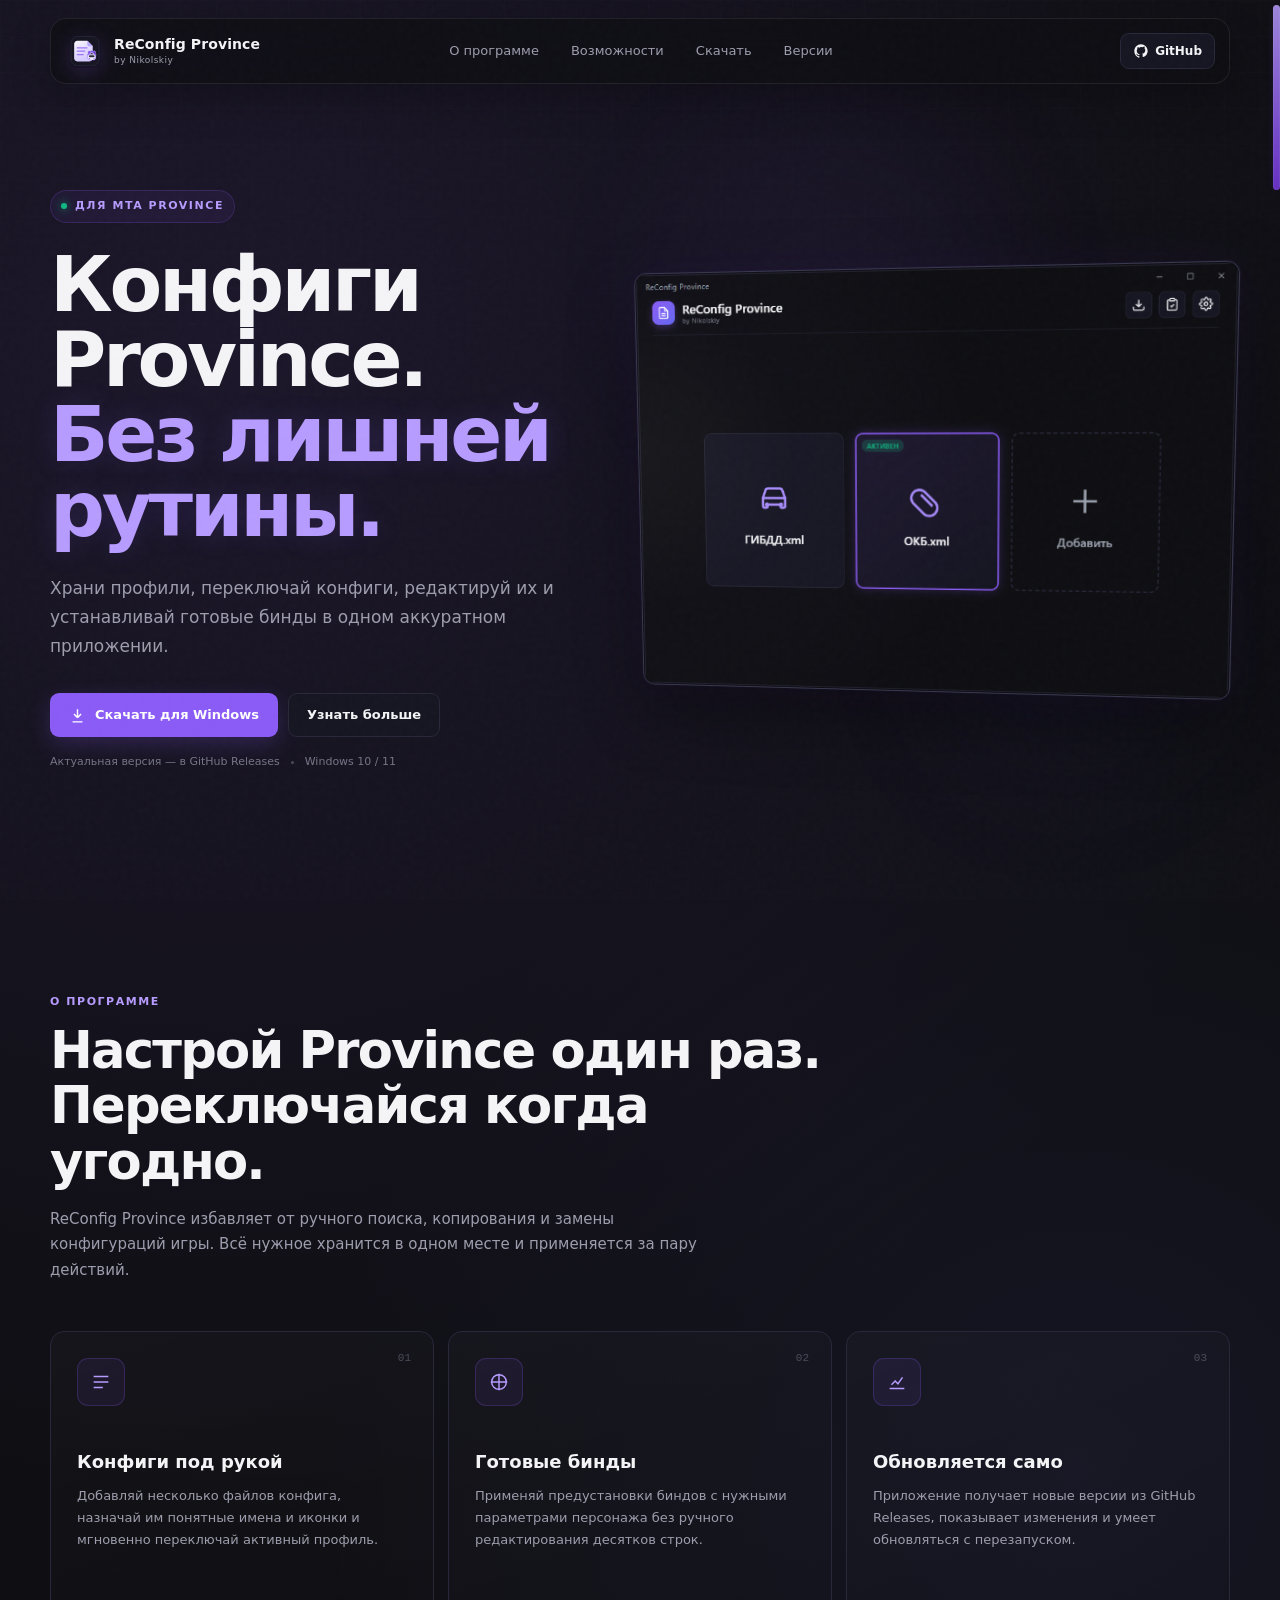
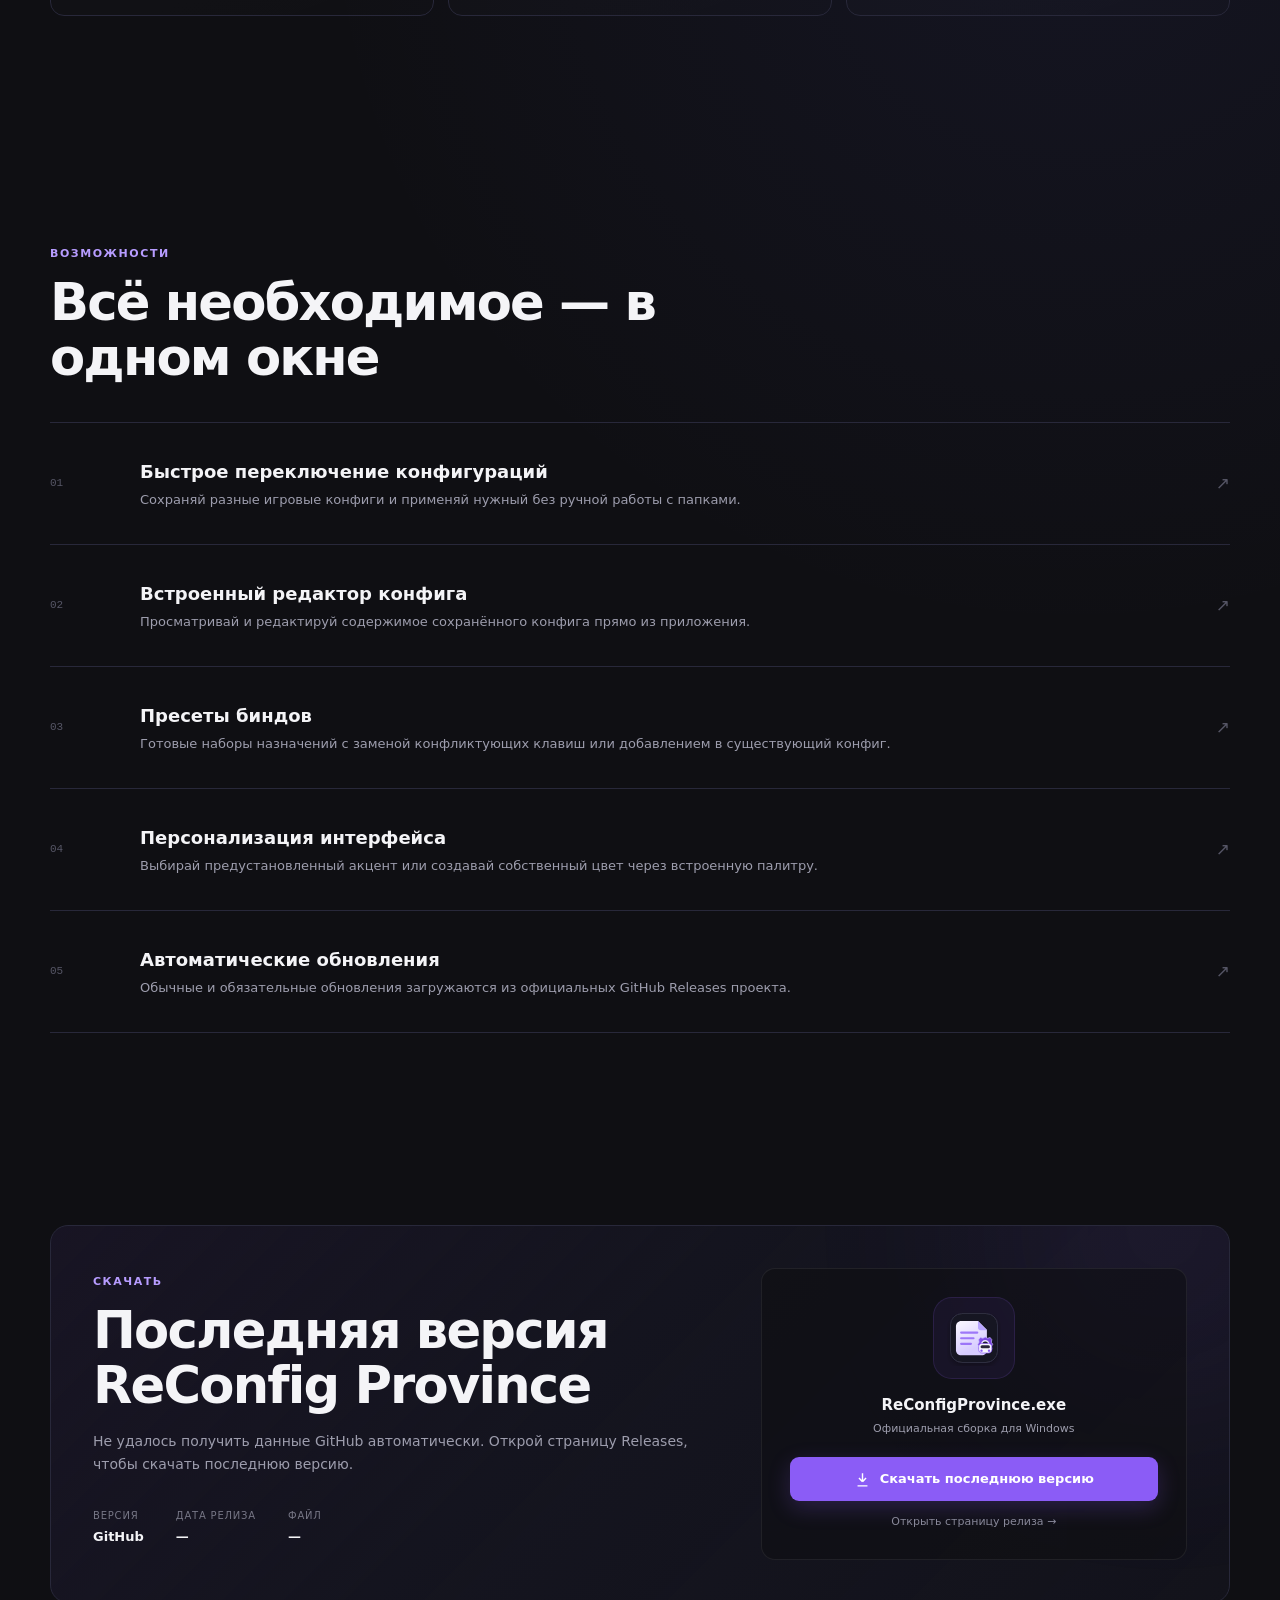
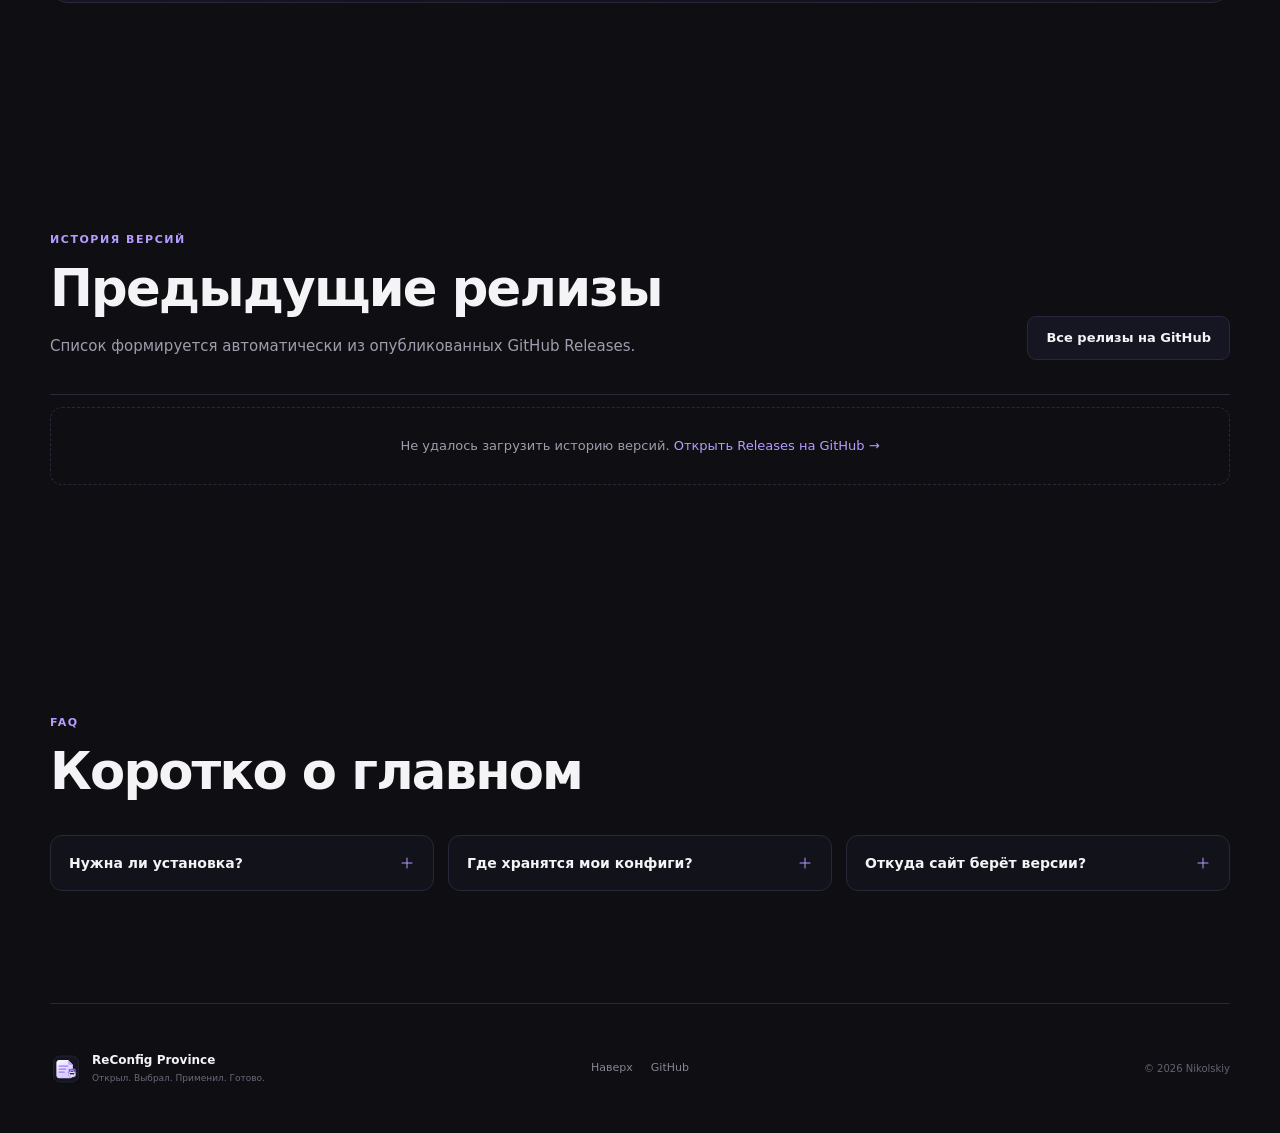
==== docs/index.html @ 1ff55021 "Add files via upload" ====
<!doctype html>
<html lang="ru">
<head>
  <meta charset="utf-8">
  <meta name="viewport" content="width=device-width, initial-scale=1">
  <meta name="theme-color" content="#0f0f13">
  <meta name="description" content="ReConfig Province — современный менеджер конфигураций и биндов для MTA Province.">
  <title>ReConfig Province — конфиги и бинды MTA Province</title>
  <link rel="icon" href="assets/logo.svg" type="image/svg+xml">
  <link rel="stylesheet" href="styles.css">
</head>
<body>
  <div class="page-noise" aria-hidden="true"></div>
  <div class="cursor-glow" id="cursorGlow" aria-hidden="true"></div>
  <div class="cursor-dot" id="cursorDot" aria-hidden="true"></div>
  <div class="cursor-ring" id="cursorRing" aria-hidden="true"></div>

  <header class="topbar" id="topbar">
    <a class="brand" href="#home" aria-label="ReConfig Province — на главную">
      <img src="assets/logo.svg" alt="" class="brand-logo">
      <span class="brand-copy">
        <strong>ReConfig Province</strong>
        <small>by Nikolskiy</small>
      </span>
    </a>
    <nav class="nav" aria-label="Навигация">
      <a href="#about">О программе</a>
      <a href="#features">Возможности</a>
      <a href="#downloads">Скачать</a>
      <a href="#versions">Версии</a>
    </nav>
    <a class="header-github interactive" href="https://github.com/nikolskiy-project/ReConfig-Province/blob/main/README.md" target="_blank" rel="noreferrer" title="Открыть README на GitHub" aria-label="Открыть README проекта на GitHub">
      <svg class="github-mark" viewBox="0 0 24 24" aria-hidden="true"><path d="M12 2C6.48 2 2 6.58 2 12.23c0 4.52 2.87 8.35 6.84 9.71.5.1.68-.22.68-.49 0-.24-.01-1.04-.02-1.89-2.78.62-3.37-1.21-3.37-1.21-.46-1.18-1.11-1.5-1.11-1.5-.91-.64.07-.63.07-.63 1.01.07 1.54 1.06 1.54 1.06.9 1.57 2.35 1.12 2.92.86.09-.66.35-1.12.64-1.38-2.22-.26-4.56-1.14-4.56-5.06 0-1.12.39-2.03 1.03-2.75-.1-.26-.45-1.3.1-2.71 0 0 .84-.28 2.75 1.05A9.37 9.37 0 0 1 12 6.09c.85 0 1.71.12 2.51.35 1.91-1.33 2.75-1.05 2.75-1.05.55 1.41.2 2.45.1 2.71.64.72 1.03 1.63 1.03 2.75 0 3.93-2.35 4.8-4.58 5.05.36.32.68.95.68 1.92 0 1.39-.01 2.51-.01 2.85 0 .27.18.59.69.49A10.25 10.25 0 0 0 22 12.23C22 6.58 17.52 2 12 2Z"/></svg>
      <span>GitHub</span>
    </a>
  </header>

  <main>
    <section class="hero section" id="home">
      <div class="hero-orb orb-one" aria-hidden="true"></div>
      <div class="hero-orb orb-two" aria-hidden="true"></div>

      <div class="hero-copy reveal">
        <div class="eyebrow"><span class="status-dot"></span> Для MTA Province</div>
        <h1>Конфиги Province.<br><span>Без лишней рутины.</span></h1>
        <p class="hero-lead">Храни профили, переключай конфиги, редактируй их и устанавливай готовые бинды в одном аккуратном приложении.</p>
        <div class="hero-actions">
          <a class="btn btn-primary interactive" id="heroDownload" href="#downloads">
            <svg viewBox="0 0 24 24" aria-hidden="true"><path d="M12 3v12m0 0 5-5m-5 5-5-5M5 21h14"/></svg>
            <span>Скачать для Windows</span>
          </a>
          <a class="btn btn-secondary interactive" href="#about">Узнать больше</a>
        </div>
        <div class="hero-meta">
          <span id="heroVersion">Проверяем актуальную версию…</span>
          <span class="meta-separator"></span>
          <span>Windows 10 / 11</span>
        </div>
      </div>

      <div class="app-showcase reveal delay-1" aria-label="Скриншот интерфейса ReConfig Province">
        <div class="preview-frame" id="previewFrame">
          <img src="assets/app-screenshot.png" alt="Интерфейс ReConfig Province" draggable="false">
          <div class="preview-shine" aria-hidden="true"></div>
        </div>
      </div>
    </section>

    <section class="section section-tight" id="about">
      <div class="section-heading reveal">
        <span class="kicker">О программе</span>
        <h2>Настрой Province один раз.<br>Переключайся когда угодно.</h2>
        <p>ReConfig Province избавляет от ручного поиска, копирования и замены конфигураций игры. Всё нужное хранится в одном месте и применяется за пару действий.</p>
      </div>

      <div class="about-grid">
        <article class="about-card reveal interactive-card">
          <span class="number">01</span>
          <div class="feature-icon"><svg viewBox="0 0 24 24"><path d="M4 6h16M4 12h16M4 18h10"/></svg></div>
          <h3>Конфиги под рукой</h3>
          <p>Добавляй несколько файлов конфига, назначай им понятные имена и иконки и мгновенно переключай активный профиль.</p>
        </article>
        <article class="about-card reveal delay-1 interactive-card">
          <span class="number">02</span>
          <div class="feature-icon"><svg viewBox="0 0 24 24"><path d="M12 3v18M3 12h18"/><circle cx="12" cy="12" r="8"/></svg></div>
          <h3>Готовые бинды</h3>
          <p>Применяй предустановки биндов с нужными параметрами персонажа без ручного редактирования десятков строк.</p>
        </article>
        <article class="about-card reveal delay-2 interactive-card">
          <span class="number">03</span>
          <div class="feature-icon"><svg viewBox="0 0 24 24"><path d="M4 19h16M6 15l4-4 3 3 5-7"/></svg></div>
          <h3>Обновляется само</h3>
          <p>Приложение получает новые версии из GitHub Releases, показывает изменения и умеет обновляться с перезапуском.</p>
        </article>
      </div>
    </section>

    <section class="section" id="features">
      <div class="section-heading compact reveal">
        <span class="kicker">Возможности</span>
        <h2>Всё необходимое — в одном окне</h2>
      </div>
      <div class="feature-list">
        <div class="feature-row reveal"><span>01</span><div><h3>Быстрое переключение конфигураций</h3><p>Сохраняй разные игровые конфиги и применяй нужный без ручной работы с папками.</p></div><i>↗</i></div>
        <div class="feature-row reveal"><span>02</span><div><h3>Встроенный редактор конфига</h3><p>Просматривай и редактируй содержимое сохранённого конфига прямо из приложения.</p></div><i>↗</i></div>
        <div class="feature-row reveal"><span>03</span><div><h3>Пресеты биндов</h3><p>Готовые наборы назначений с заменой конфликтующих клавиш или добавлением в существующий конфиг.</p></div><i>↗</i></div>
        <div class="feature-row reveal"><span>04</span><div><h3>Персонализация интерфейса</h3><p>Выбирай предустановленный акцент или создавай собственный цвет через встроенную палитру.</p></div><i>↗</i></div>
        <div class="feature-row reveal"><span>05</span><div><h3>Автоматические обновления</h3><p>Обычные и обязательные обновления загружаются из официальных GitHub Releases проекта.</p></div><i>↗</i></div>
      </div>
    </section>

    <section class="section download-section" id="downloads">
      <div class="download-panel reveal">
        <div class="download-copy">
          <span class="kicker">Скачать</span>
          <h2>Последняя версия<br>ReConfig Province</h2>
          <p id="latestDescription">Получаем информацию о последнем релизе с GitHub…</p>
          <div class="release-facts">
            <div><span>Версия</span><strong id="latestVersion">—</strong></div>
            <div><span>Дата релиза</span><strong id="latestDate">—</strong></div>
            <div><span>Файл</span><strong id="latestSize">—</strong></div>
          </div>
        </div>
        <div class="download-action-card">
          <div class="download-icon-wrap"><img src="assets/logo.svg" alt=""></div>
          <strong>ReConfigProvince.exe</strong>
          <span id="downloadSubline">Официальная сборка для Windows</span>
          <a class="btn btn-primary btn-wide interactive disabled" id="latestDownload" href="#" aria-disabled="true">
            <svg viewBox="0 0 24 24" aria-hidden="true"><path d="M12 3v12m0 0 5-5m-5 5-5-5M5 21h14"/></svg>
            Скачать последнюю версию
          </a>
          <a class="release-link interactive" id="latestReleasePage" href="https://github.com/nikolskiy-project/ReConfig-Province/releases" target="_blank" rel="noreferrer">Открыть страницу релиза →</a>
        </div>
      </div>
    </section>

    <section class="section" id="versions">
      <div class="versions-head reveal">
        <div>
          <span class="kicker">История версий</span>
          <h2>Предыдущие релизы</h2>
          <p>Список формируется автоматически из опубликованных GitHub Releases.</p>
        </div>
        <a class="btn btn-secondary interactive" href="https://github.com/nikolskiy-project/ReConfig-Province/releases" target="_blank" rel="noreferrer">Все релизы на GitHub</a>
      </div>
      <div class="releases-list" id="releasesList">
        <div class="release-skeleton"><i></i><div><b></b><span></span></div></div>
        <div class="release-skeleton"><i></i><div><b></b><span></span></div></div>
        <div class="release-skeleton"><i></i><div><b></b><span></span></div></div>
      </div>
    </section>

    <section class="section faq-section">
      <div class="section-heading compact reveal">
        <span class="kicker">FAQ</span>
        <h2>Коротко о главном</h2>
      </div>
      <div class="faq-grid">
        <article class="faq-item reveal interactive-card">
          <button class="faq-summary interactive" type="button" aria-expanded="false">
            <span>Нужна ли установка?</span><i aria-hidden="true"></i>
          </button>
          <div class="faq-answer"><div><p>Нет. ReConfig Province распространяется как самостоятельный Windows EXE. Запускаешь файл и работаешь.</p></div></div>
        </article>
        <article class="faq-item reveal interactive-card">
          <button class="faq-summary interactive" type="button" aria-expanded="false">
            <span>Где хранятся мои конфиги?</span><i aria-hidden="true"></i>
          </button>
          <div class="faq-answer"><div><p>Пользовательские настройки и конфиги хранятся отдельно в папке данных пользователя Windows, поэтому обновление приложения их не удаляет.</p></div></div>
        </article>
        <article class="faq-item reveal interactive-card">
          <button class="faq-summary interactive" type="button" aria-expanded="false">
            <span>Откуда сайт берёт версии?</span><i aria-hidden="true"></i>
          </button>
          <div class="faq-answer"><div><p>Сайт обращается напрямую к GitHub Releases проекта и автоматически формирует список опубликованных версий и ссылки на загрузку.</p></div></div>
        </article>
      </div>
    </section>
  </main>

  <footer>
    <div class="footer-brand"><img src="assets/logo.svg" alt=""><div><strong>ReConfig Province</strong><span>Открыл. Выбрал. Применил. Готово.</span></div></div>
    <div class="footer-links"><a href="#home">Наверх</a><a href="https://github.com/nikolskiy-project/ReConfig-Province/blob/main/README.md" target="_blank" rel="noreferrer">GitHub</a></div>
    <span class="copyright">© <span id="year"></span> Nikolskiy</span>
  </footer>

  <script src="script.js"></script>
</body>
</html>
---- docs/styles.css ----
:root {
  --bg: #0f0f13;
  --bg-soft: #13131b;
  --card: #161622;
  --card-hover: #1e1e2d;
  --border: #28283a;
  --border-bright: #393950;
  --accent: #8b5cf6;
  --accent-hover: #7c3aed;
  --accent-light: #b79cff;
  --text: #f4f4f7;
  --muted: #9d9dad;
  --success: #10b981;
  --danger: #ef4444;
  --max: 1180px;
}

* { box-sizing: border-box; margin: 0; padding: 0; user-select: none; -webkit-user-select: none; }
html { scroll-behavior: smooth; scrollbar-width: none; }
html, body { -ms-overflow-style: none; }

/* Нативный scrollbar скрыт полностью: никаких системных стрелок/кнопок.
   Вместо него справа рисуется собственный скруглённый ползунок. */
html::-webkit-scrollbar,
body::-webkit-scrollbar {
  width: 0;
  height: 0;
  display: none;
}

.site-scrollbar {
  position: fixed;
  z-index: 9500;
  top: 5px;
  right: 0;
  bottom: 5px;
  width: 8px;
  background: transparent;
  pointer-events: none;
}
.site-scrollbar-thumb {
  position: absolute;
  top: 0;
  right: 0;
  width: 7px;
  min-height: 52px;
  border-radius: 999px;
  background: linear-gradient(180deg, rgba(183,156,255,.92), rgba(124,58,237,.88));
  box-shadow: inset 0 0 0 1px rgba(255,255,255,.07), 0 0 10px rgba(139,92,246,.12);
  pointer-events: auto;
  cursor: none;
  transition: width .15s ease, background .15s ease, box-shadow .15s ease, opacity .15s ease;
  opacity: .92;
}
.site-scrollbar-thumb:hover {
  width: 8px;
  background: linear-gradient(180deg, #c5b0ff, #8b5cf6);
  box-shadow: inset 0 0 0 1px rgba(255,255,255,.10), 0 0 14px rgba(139,92,246,.22);
  opacity: 1;
}
.site-scrollbar-thumb.dragging {
  width: 8px;
  background: linear-gradient(180deg, #b79cff, #7c3aed);
  opacity: 1;
}
.site-scrollbar.hidden { opacity: 0; }

@media (pointer: coarse), (max-width: 899px) {
  .site-scrollbar { display: none; }
}
body {
  min-height: 100vh;
  background:
    radial-gradient(circle at 18% 8%, rgba(139,92,246,.10), transparent 28%),
    radial-gradient(circle at 84% 34%, rgba(99,102,241,.07), transparent 25%),
    var(--bg);
  color: var(--text);
  font-family: "Segoe UI", Inter, system-ui, -apple-system, BlinkMacSystemFont, sans-serif;
  line-height: 1.5;
  overflow-x: hidden;
}
body::before {
  content: "";
  position: fixed;
  inset: 0;
  pointer-events: none;
  background-image: linear-gradient(rgba(255,255,255,.012) 1px, transparent 1px), linear-gradient(90deg, rgba(255,255,255,.012) 1px, transparent 1px);
  background-size: 36px 36px;
  mask-image: linear-gradient(to bottom, #000, transparent 78%);
  z-index: -1;
}
::selection { background: transparent; color: inherit; }
img { -webkit-user-drag: none; user-drag: none; }
a { color: inherit; text-decoration: none; }
button, a { -webkit-tap-highlight-color: transparent; }
code { font-family: "Cascadia Code", Consolas, monospace; color: var(--accent-light); font-size: .94em; }

.page-noise { position: fixed; inset: 0; opacity: .028; pointer-events: none; z-index: 999; background-image: url("data:image/svg+xml,%3Csvg viewBox='0 0 180 180' xmlns='http://www.w3.org/2000/svg'%3E%3Cfilter id='n'%3E%3CfeTurbulence type='fractalNoise' baseFrequency='.85' numOctaves='3' stitchTiles='stitch'/%3E%3C/filter%3E%3Crect width='100%25' height='100%25' filter='url(%23n)' opacity='.7'/%3E%3C/svg%3E"); }

.topbar {
  position: fixed;
  top: 18px;
  left: 50%;
  transform: translateX(-50%);
  z-index: 50;
  width: min(calc(100% - 32px), var(--max));
  height: 66px;
  padding: 0 14px 0 16px;
  display: grid;
  grid-template-columns: 1fr auto 1fr;
  align-items: center;
  border: 1px solid rgba(255,255,255,.08);
  border-radius: 16px;
  background: rgba(15,15,19,.78);
  backdrop-filter: blur(18px) saturate(140%);
  box-shadow: 0 14px 40px rgba(0,0,0,.24);
  transition: background .2s ease, border-color .2s ease, transform .2s ease;
}
.topbar.scrolled { background: rgba(15,15,19,.93); border-color: var(--border); }
.brand { display: inline-flex; align-items: center; gap: 11px; justify-self: start; }
.brand-logo { width: 36px; height: 36px; filter: drop-shadow(0 5px 10px rgba(139,92,246,.22)); }
.brand-copy { display: flex; flex-direction: column; line-height: 1.05; }
.brand-copy strong { font-size: 14px; font-weight: 650; letter-spacing: .1px; }
.brand-copy small { font-size: 9px; color: var(--muted); margin-top: 4px; letter-spacing: .45px; }
.nav { display: flex; gap: 6px; }
.nav a { color: var(--muted); font-size: 13px; padding: 9px 13px; border-radius: 9px; transition: color .16s ease, background .16s ease; }
.nav a:hover { color: #fff; background: rgba(255,255,255,.045); }
.header-github { justify-self: end; display: inline-flex; align-items: center; gap: 6px; font-size: 12px; font-weight: 600; padding: 9px 12px; border-radius: 9px; border: 1px solid var(--border); background: var(--card); transition: .18s ease; }
.header-github:hover { border-color: var(--accent); color: var(--accent-light); background: var(--card-hover); }
 .header-github svg { width: 16px; height: 16px; flex: 0 0 16px; }
.header-github .github-mark { fill: currentColor; stroke: none; }
.header-github span { line-height: 1; }

.section { width: min(calc(100% - 36px), var(--max)); margin: 0 auto; padding: 112px 0; position: relative; }
.section-tight { padding-top: 88px; }
.hero { min-height: 100vh; display: grid; grid-template-columns: .92fr 1.08fr; gap: 74px; align-items: center; padding-top: 130px; padding-bottom: 70px; }
.hero-copy { position: relative; z-index: 2; }
.eyebrow, .kicker { color: var(--accent-light); text-transform: uppercase; font-size: 11px; font-weight: 700; letter-spacing: 1.55px; }
.eyebrow { display: inline-flex; align-items: center; gap: 8px; margin-bottom: 24px; padding: 7px 10px; border: 1px solid rgba(139,92,246,.2); border-radius: 100px; background: rgba(139,92,246,.07); }
.status-dot { width: 6px; height: 6px; border-radius: 50%; background: var(--success); box-shadow: 0 0 9px rgba(16,185,129,.8); }
.hero h1 { font-size: clamp(48px, 6vw, 78px); line-height: .98; letter-spacing: -3.3px; font-weight: 680; }
.hero h1 span { color: var(--accent-light); text-shadow: 0 0 28px rgba(139,92,246,.16); }
.hero-lead { max-width: 610px; font-size: 17px; line-height: 1.72; color: var(--muted); margin-top: 26px; }
.hero-actions { display: flex; gap: 10px; margin-top: 32px; }
.btn { min-height: 44px; display: inline-flex; align-items: center; justify-content: center; gap: 9px; padding: 0 18px; border-radius: 9px; border: 1px solid transparent; font-size: 13px; font-weight: 600; transition: transform .16s ease, background .16s ease, border-color .16s ease, box-shadow .16s ease, color .16s ease; }
.btn svg { width: 17px; height: 17px; stroke: currentColor; fill: none; stroke-width: 2; }
.btn:hover { transform: translateY(-1px); }
.btn-primary { color: #fff; background: var(--accent); box-shadow: 0 7px 22px rgba(139,92,246,.22); }
.btn-primary:hover { background: var(--accent-hover); box-shadow: 0 10px 30px rgba(139,92,246,.32); }
.btn-secondary { color: var(--text); background: var(--card); border-color: var(--border); }
.btn-secondary:hover { background: var(--card-hover); border-color: var(--border-bright); }
.btn-wide { width: 100%; }
.btn.disabled { pointer-events: none; opacity: .48; }
.hero-meta { display: flex; align-items: center; gap: 11px; color: #757586; font-size: 11px; margin-top: 17px; }
.meta-separator { width: 3px; height: 3px; border-radius: 50%; background: #4a4a59; }

.hero-orb { position: absolute; border-radius: 50%; pointer-events: none; filter: blur(80px); opacity: .35; }
.orb-one { width: 340px; height: 340px; background: rgba(139,92,246,.15); top: 13%; right: 19%; }
.orb-two { width: 280px; height: 280px; background: rgba(99,102,241,.12); bottom: 12%; right: 2%; }
.app-showcase { position:relative; min-width:0; perspective:1200px; }
.preview-frame {
  --shine-x:50%;
  --shine-y:50%;
  position:relative;
  border:1px solid var(--border-bright);
  border-radius:12px;
  background:#0d0d11;
  padding:1px;
  overflow:hidden;
  box-shadow:0 28px 70px rgba(0,0,0,.38),0 0 0 1px rgba(139,92,246,.035),0 0 45px rgba(139,92,246,.07);
  transform:perspective(1050px) translate3d(0,0,0) rotateX(0deg) rotateY(0deg);
  transform-style:preserve-3d;
  will-change:transform;
  transition:box-shadow .22s ease,border-color .22s ease;
}
.preview-frame:hover { border-color:rgba(139,92,246,.48); box-shadow:0 36px 84px rgba(0,0,0,.44),0 0 58px rgba(139,92,246,.12); }
.preview-frame img { display:block; width:100%; height:auto; border-radius:10px; pointer-events:none; transform:translateZ(12px); image-rendering:auto; -webkit-backface-visibility:hidden; backface-visibility:hidden; }
.preview-shine { position:absolute; inset:-1px; pointer-events:none; background:radial-gradient(circle at var(--shine-x) var(--shine-y),rgba(255,255,255,.08),rgba(139,92,246,.035) 24%,transparent 53%); opacity:.55; mix-blend-mode:screen; transition:opacity .2s ease; }
.preview-frame:hover .preview-shine { opacity:.92; }
.window-titlebar { height: 32px; padding-left: 13px; display: flex; align-items: center; justify-content: space-between; color: #757582; font-size: 10px; border-bottom: 1px solid rgba(255,255,255,.02); }
.window-buttons { display: flex; align-self: stretch; }
.window-buttons i { width: 39px; border-left: 1px solid rgba(255,255,255,.018); position: relative; }
.window-buttons i::after { content:""; position:absolute; width: 10px; height: 1px; background:#6f6f7a; top:50%; left:50%; transform: translate(-50%,-50%); }
.window-buttons i:nth-child(2)::after { height: 8px; border:1px solid #6f6f7a; background:transparent; }
.window-buttons .close::after { width: 9px; height: 9px; background: linear-gradient(45deg, transparent 46%, #6f6f7a 47% 53%, transparent 54%), linear-gradient(-45deg, transparent 46%, #6f6f7a 47% 53%, transparent 54%); }
.app-head { margin: 0 20px; padding: 18px 0 14px; border-bottom: 1px solid #242433; display: flex; justify-content: space-between; align-items: center; }
.app-brand { display:flex; align-items:center; gap:10px; }
.app-brand img { width: 34px; height: 34px; }
.app-brand div { display:flex; flex-direction:column; line-height:1; }
.app-brand strong { font-size: 14px; }
.app-brand small { color:#777785; font-size:8px; margin-top:5px; }
.app-tools { display:flex; gap:8px; }
.app-tools button { width: 34px; height: 34px; border: 1px solid #28283a; border-radius: 8px; color: #c9c9d4; background:#171721; font-size:13px; }
.app-grid { padding: 34px 26px; display:grid; grid-template-columns:repeat(3,1fr); gap:14px; }
.config-card { min-height: 190px; border-radius: 11px; border:1px solid #272738; background:#161622; display:flex; align-items:center; justify-content:center; flex-direction:column; position:relative; gap:12px; }
.config-card.active { border-color: var(--accent); box-shadow:0 0 18px rgba(139,92,246,.18); background:linear-gradient(145deg, rgba(139,92,246,.10), #161622); }
.config-card.add { background:transparent; border-style:dashed; }
.active-pill { position:absolute; top:8px; left:8px; padding:3px 7px; border-radius:99px; font-size:8px; background:rgba(16,185,129,.14); color:#34d399; }
.card-icon { width:54px; height:54px; display:grid; place-items:center; font-size:32px; color:var(--accent-light); }
.config-card strong { font-size: 13px; font-weight: 600; }
.app-glow { position:absolute; width:260px; height:260px; right:-110px; bottom:-150px; border-radius:50%; background:var(--accent); filter:blur(100px); opacity:.13; }

.section-heading { max-width: 780px; margin-bottom: 48px; }
.section-heading.compact { margin-bottom: 36px; }
.section-heading h2, .versions-head h2, .download-copy h2 { font-size: clamp(33px, 4vw, 52px); line-height: 1.08; letter-spacing: -1.8px; margin-top: 11px; font-weight: 650; }
.section-heading p, .versions-head p { color: var(--muted); font-size: 15px; max-width: 650px; margin-top: 18px; line-height: 1.7; }
.about-grid { display: grid; grid-template-columns: repeat(3, 1fr); gap: 14px; }
.about-card { position: relative; min-height: 285px; padding: 26px; border:1px solid var(--border); border-radius:14px; background:linear-gradient(160deg, rgba(255,255,255,.024), rgba(255,255,255,.008)); overflow:hidden; transition: transform .2s ease, border-color .2s ease, background .2s ease; }
.about-card:hover { transform: translateY(-4px); border-color: rgba(139,92,246,.5); background:linear-gradient(160deg, rgba(139,92,246,.055), rgba(255,255,255,.012)); }
.about-card .number { position:absolute; right:22px; top:18px; color:#4c4c5b; font-size:11px; font-family:monospace; }
.feature-icon { width:48px; height:48px; border-radius:11px; display:grid; place-items:center; border:1px solid rgba(139,92,246,.22); background:rgba(139,92,246,.08); margin-bottom:42px; }
.feature-icon svg { width:22px; height:22px; fill:none; stroke:var(--accent-light); stroke-width:1.6; }
.about-card h3 { font-size:18px; margin-bottom:10px; }
.about-card p { color:var(--muted); font-size:13px; line-height:1.68; }

.feature-list { border-top:1px solid var(--border); }
.feature-row { display:grid; grid-template-columns:70px 1fr 40px; gap:20px; align-items:center; min-height:122px; border-bottom:1px solid var(--border); transition: background .18s ease, padding .18s ease; }
.feature-row:hover { background:rgba(139,92,246,.035); padding:0 14px; }
.feature-row > span { font-family:monospace; color:#565666; font-size:11px; }
.feature-row h3 { font-size:18px; margin-bottom:5px; }
.feature-row p { color:var(--muted); font-size:13px; }
.feature-row i { justify-self:end; font-style:normal; color:#565666; font-size:17px; transition:transform .18s ease, color .18s ease; }
.feature-row:hover i { transform:translate(3px,-3px); color:var(--accent-light); }

.download-section { padding-top: 80px; }
.download-panel { display:grid; grid-template-columns:1.2fr .8fr; gap:28px; padding:42px; border:1px solid var(--border); border-radius:18px; background:linear-gradient(135deg, rgba(139,92,246,.075), rgba(22,22,34,.82) 44%, rgba(22,22,34,.58)); position:relative; overflow:hidden; }
.download-panel::after { content:""; position:absolute; width:330px; height:330px; right:-100px; top:-160px; border-radius:50%; background:var(--accent); filter:blur(120px); opacity:.10; pointer-events:none; }
.download-copy { position:relative; z-index:1; }
.download-copy > p { margin-top:16px; color:var(--muted); max-width:600px; font-size:14px; line-height:1.65; white-space:pre-line; }
.release-facts { display:flex; gap:32px; margin-top:32px; flex-wrap:wrap; }
.release-facts div { display:flex; flex-direction:column; gap:4px; }
.release-facts span { color:#777786; font-size:10px; text-transform:uppercase; letter-spacing:.8px; }
.release-facts strong { font-size:13px; font-weight:600; }
.download-action-card { position:relative; z-index:1; padding:28px; border-radius:14px; border:1px solid rgba(255,255,255,.07); background:rgba(15,15,19,.6); display:flex; flex-direction:column; align-items:center; justify-content:center; text-align:center; }
.download-icon-wrap { width:82px; height:82px; border-radius:19px; display:grid; place-items:center; margin-bottom:15px; background:rgba(139,92,246,.07); border:1px solid rgba(139,92,246,.15); }
.download-icon-wrap img { width:60px; height:60px; }
.download-action-card > strong { font-size:15px; }
.download-action-card > span { color:var(--muted); font-size:11px; margin:4px 0 20px; }
.release-link { margin-top:13px; color:#888899; font-size:11px; transition:color .16s ease; }
.release-link:hover { color:var(--accent-light); }

.versions-head { display:flex; align-items:end; justify-content:space-between; gap:30px; margin-bottom:34px; }
.releases-list { display:flex; flex-direction:column; border-top:1px solid var(--border); }
.release-item { display:grid; grid-template-columns:170px 1fr auto; gap:28px; align-items:center; min-height:112px; border-bottom:1px solid var(--border); padding:18px 0; }
.release-ver { display:flex; align-items:center; gap:10px; }
.release-ver strong { font-size:15px; }
.release-badge { padding:3px 7px; border-radius:99px; font-size:8px; font-weight:700; text-transform:uppercase; letter-spacing:.6px; background:rgba(139,92,246,.10); color:var(--accent-light); border:1px solid rgba(139,92,246,.2); }
.release-badge.required { color:#fca5a5; background:rgba(239,68,68,.08); border-color:rgba(239,68,68,.18); }
.release-info h3 { font-size:14px; margin-bottom:5px; }
.release-info p { font-size:12px; color:var(--muted); display:-webkit-box; -webkit-line-clamp:2; -webkit-box-orient:vertical; overflow:hidden; white-space:pre-line; }
.release-actions { display:flex; align-items:center; gap:8px; }
.release-date { color:#676777; font-size:10px; margin-right:6px; }
.release-download { width:34px; height:34px; display:grid; place-items:center; border:1px solid var(--border); border-radius:8px; color:#b7b7c2; background:var(--card); transition:.16s ease; }
.release-download:hover { border-color:var(--accent); color:var(--accent-light); }
.release-download svg { width:15px; height:15px; fill:none; stroke:currentColor; stroke-width:2; }
.empty-state { color:var(--muted); border:1px dashed var(--border); border-radius:12px; padding:28px; text-align:center; font-size:13px; margin-top:12px; }
.release-skeleton { min-height:108px; display:grid; grid-template-columns:150px 1fr; gap:24px; align-items:center; border-bottom:1px solid var(--border); }
.release-skeleton i, .release-skeleton b, .release-skeleton span { display:block; border-radius:6px; background:linear-gradient(90deg,#181823,#20202d,#181823); background-size:200% 100%; animation:shimmer 1.4s linear infinite; }
.release-skeleton i { width:80px; height:18px; }
.release-skeleton b { width:180px; height:14px; margin-bottom:9px; }
.release-skeleton span { width:70%; height:11px; }
@keyframes shimmer { to { background-position:-200% 0; } }

.faq-grid { display:grid; grid-template-columns:repeat(3,1fr); gap:14px; align-items:start; }
.faq-item { border:1px solid var(--border); border-radius:12px; background:rgba(22,22,34,.5); min-height:0; overflow:hidden; transition:border-color .22s ease, background .22s ease, box-shadow .28s ease, transform .28s cubic-bezier(.22,1,.36,1); }
.faq-item:hover { border-color:rgba(139,92,246,.42); }
.faq-item.open { border-color:rgba(139,92,246,.42); background:rgba(24,24,38,.72); box-shadow:0 16px 34px rgba(0,0,0,.17), 0 0 24px rgba(139,92,246,.055); transform:translateY(-2px); }
.faq-summary { width:100%; min-height:54px; padding:16px 18px; border:0; background:transparent; color:var(--text); display:flex; align-items:center; justify-content:space-between; gap:14px; text-align:left; font:inherit; font-size:14px; font-weight:600; }
.faq-summary i { position:relative; width:17px; height:17px; flex:0 0 17px; }
.faq-summary i::before, .faq-summary i::after { content:""; position:absolute; left:50%; top:50%; width:11px; height:1px; border-radius:2px; background:var(--accent-light); transform:translate(-50%,-50%); transition:transform .32s cubic-bezier(.22,1,.36,1), opacity .22s ease; }
.faq-summary i::after { transform:translate(-50%,-50%) rotate(90deg); }
.faq-item.open .faq-summary i::after { transform:translate(-50%,-50%) rotate(0deg); opacity:0; }
.faq-answer { display:grid; grid-template-rows:0fr; opacity:0; transition:grid-template-rows .38s cubic-bezier(.22,1,.36,1), opacity .22s ease; }
.faq-answer > div { min-height:0; overflow:hidden; }
.faq-item.open .faq-answer { grid-template-rows:1fr; opacity:1; }
.faq-item p { color:var(--muted); font-size:12px; line-height:1.65; padding:0 18px 17px; transform:translateY(-5px); transition:transform .34s cubic-bezier(.22,1,.36,1); }
.faq-item.open p { transform:translateY(0); }

footer { width:min(calc(100% - 36px),var(--max)); margin:0 auto; min-height:130px; padding:30px 0; border-top:1px solid var(--border); display:grid; grid-template-columns:1fr auto 1fr; align-items:center; gap:20px; }
.footer-brand { display:flex; align-items:center; gap:10px; }
.footer-brand img { width:32px; height:32px; }
.footer-brand div { display:flex; flex-direction:column; }
.footer-brand strong { font-size:12px; }
.footer-brand span { color:#696978; font-size:9px; margin-top:3px; }
.footer-links { display:flex; gap:18px; color:#858595; font-size:11px; }
.footer-links a:hover { color:#fff; }
.copyright { justify-self:end; color:#626271; font-size:10px; }

.reveal { opacity:0; transform:translate3d(0,30px,0) scale(.985); filter:blur(7px); transition:opacity .68s cubic-bezier(.22,1,.36,1), transform .78s cubic-bezier(.18,1.08,.32,1), filter .62s ease; transition-delay:var(--reveal-delay,0ms); will-change:opacity,transform,filter; }
.reveal.visible { opacity:1; transform:translate3d(0,0,0) scale(1); filter:blur(0); }
.delay-1 { --reveal-delay:80ms; }
.delay-2 { --reveal-delay:160ms; }
@keyframes orbFloatA { 0%,100% { transform:translate3d(0,0,0) scale(1); } 50% { transform:translate3d(18px,22px,0) scale(1.07); } }
@keyframes orbFloatB { 0%,100% { transform:translate3d(0,0,0) scale(1); } 50% { transform:translate3d(-20px,-14px,0) scale(1.05); } }
.orb-one { animation:orbFloatA 11s ease-in-out infinite; }
.orb-two { animation:orbFloatB 13s ease-in-out infinite; }
html.page-dragging, body.page-dragging, html.page-kinetic, body.page-kinetic { scroll-behavior:auto !important; }
html.page-kinetic, body.page-kinetic { overscroll-behavior-y: none; }
body.page-dragging .cursor-dot { width:4px; height:4px; margin:-2px 0 0 -2px; background:var(--accent-light); }
body.page-dragging .cursor-ring { width:20px; height:20px; margin:-10px 0 0 -10px; border-color:#fff; background:rgba(139,92,246,.22); }

.cursor-dot, .cursor-ring, .cursor-glow { position:fixed; left:0; top:0; pointer-events:none; opacity:0; z-index:9999; will-change:transform; }
.cursor-dot { width:6px; height:6px; border-radius:50%; background:#fff; box-shadow:0 0 9px rgba(183,156,255,.82); margin:-3px 0 0 -3px; transition:width .16s ease,height .16s ease,margin .16s ease,background .16s ease,opacity .2s ease; }
.cursor-ring { width:28px; height:28px; margin:-14px 0 0 -14px; border-radius:50%; border:1px solid rgba(183,156,255,.66); background:rgba(139,92,246,.02); transition:width .2s cubic-bezier(.2,.9,.2,1),height .2s cubic-bezier(.2,.9,.2,1),margin .2s cubic-bezier(.2,.9,.2,1),border-color .16s ease,background .16s ease,opacity .2s ease; }
.cursor-glow { width:360px; height:360px; margin:-180px 0 0 -180px; border-radius:50%; background:radial-gradient(circle,rgba(139,92,246,.055),transparent 68%); z-index:-1; }
body.cursor-active .cursor-dot, body.cursor-active .cursor-ring, body.cursor-active .cursor-glow { opacity:1; }
body.cursor-hover .cursor-dot { width:4px; height:4px; margin:-2px 0 0 -2px; background:var(--accent-light); }
body.cursor-hover .cursor-ring { width:42px; height:42px; margin:-21px 0 0 -21px; border-color:rgba(255,255,255,.68); background:rgba(139,92,246,.08); }

@media (pointer:fine) and (min-width:900px) {
  body, a, button { cursor:none !important; }
}
@media (max-width: 980px) {
  .topbar { grid-template-columns:1fr auto; }
  .nav { display:none; }
  .hero { grid-template-columns:1fr; gap:54px; min-height:auto; padding-top:160px; }
  .app-showcase { max-width:680px; width:100%; margin:0 auto; }
  .about-grid, .faq-grid { grid-template-columns:1fr; }
  .download-panel { grid-template-columns:1fr; }
  .release-item { grid-template-columns:130px 1fr; }
  .release-actions { grid-column:2; justify-self:start; }
  footer { grid-template-columns:1fr auto; }
  .copyright { display:none; }
}
@media (max-width: 640px) {
  .topbar { top:10px; width:calc(100% - 20px); height:58px; }
  .brand-copy strong { font-size:12px; }
  .header-github { font-size:0; width:38px; height:38px; justify-content:center; padding:0; }
  .header-github svg { width:18px; height:18px; }
  .section { width:calc(100% - 28px); padding:78px 0; }
  .hero { padding-top:122px; padding-bottom:36px; }
  .hero h1 { font-size:47px; letter-spacing:-2.4px; }
  .hero-lead { font-size:15px; }
  .hero-actions { flex-direction:column; align-items:stretch; }
  .hero-meta { flex-wrap:wrap; }
  .preview-frame { transform:none !important; }
  .app-grid { padding:25px 16px; grid-template-columns:1fr 1fr; }
  .config-card { min-height:140px; }
  .config-card.add { display:none; }
  .section-heading h2, .versions-head h2, .download-copy h2 { font-size:34px; letter-spacing:-1.2px; }
  .feature-row { grid-template-columns:38px 1fr; padding:18px 0; }
  .feature-row > i { display:none; }
  .download-panel { padding:24px; }
  .release-facts { gap:18px; }
  .versions-head { align-items:flex-start; flex-direction:column; }
  .release-item { grid-template-columns:1fr; gap:10px; padding:20px 0; }
  .release-actions { grid-column:1; }
  footer { grid-template-columns:1fr; }
  .footer-links { justify-self:start; }
  .cursor-dot,.cursor-ring,.cursor-glow { display:none!important; }
}
@media (prefers-reduced-motion: reduce) {
  *,*::before,*::after { scroll-behavior:auto!important; animation:none!important; transition:none!important; }
  .reveal { opacity:1; transform:none; }
  .cursor-dot,.cursor-ring,.cursor-glow { display:none!important; }
}
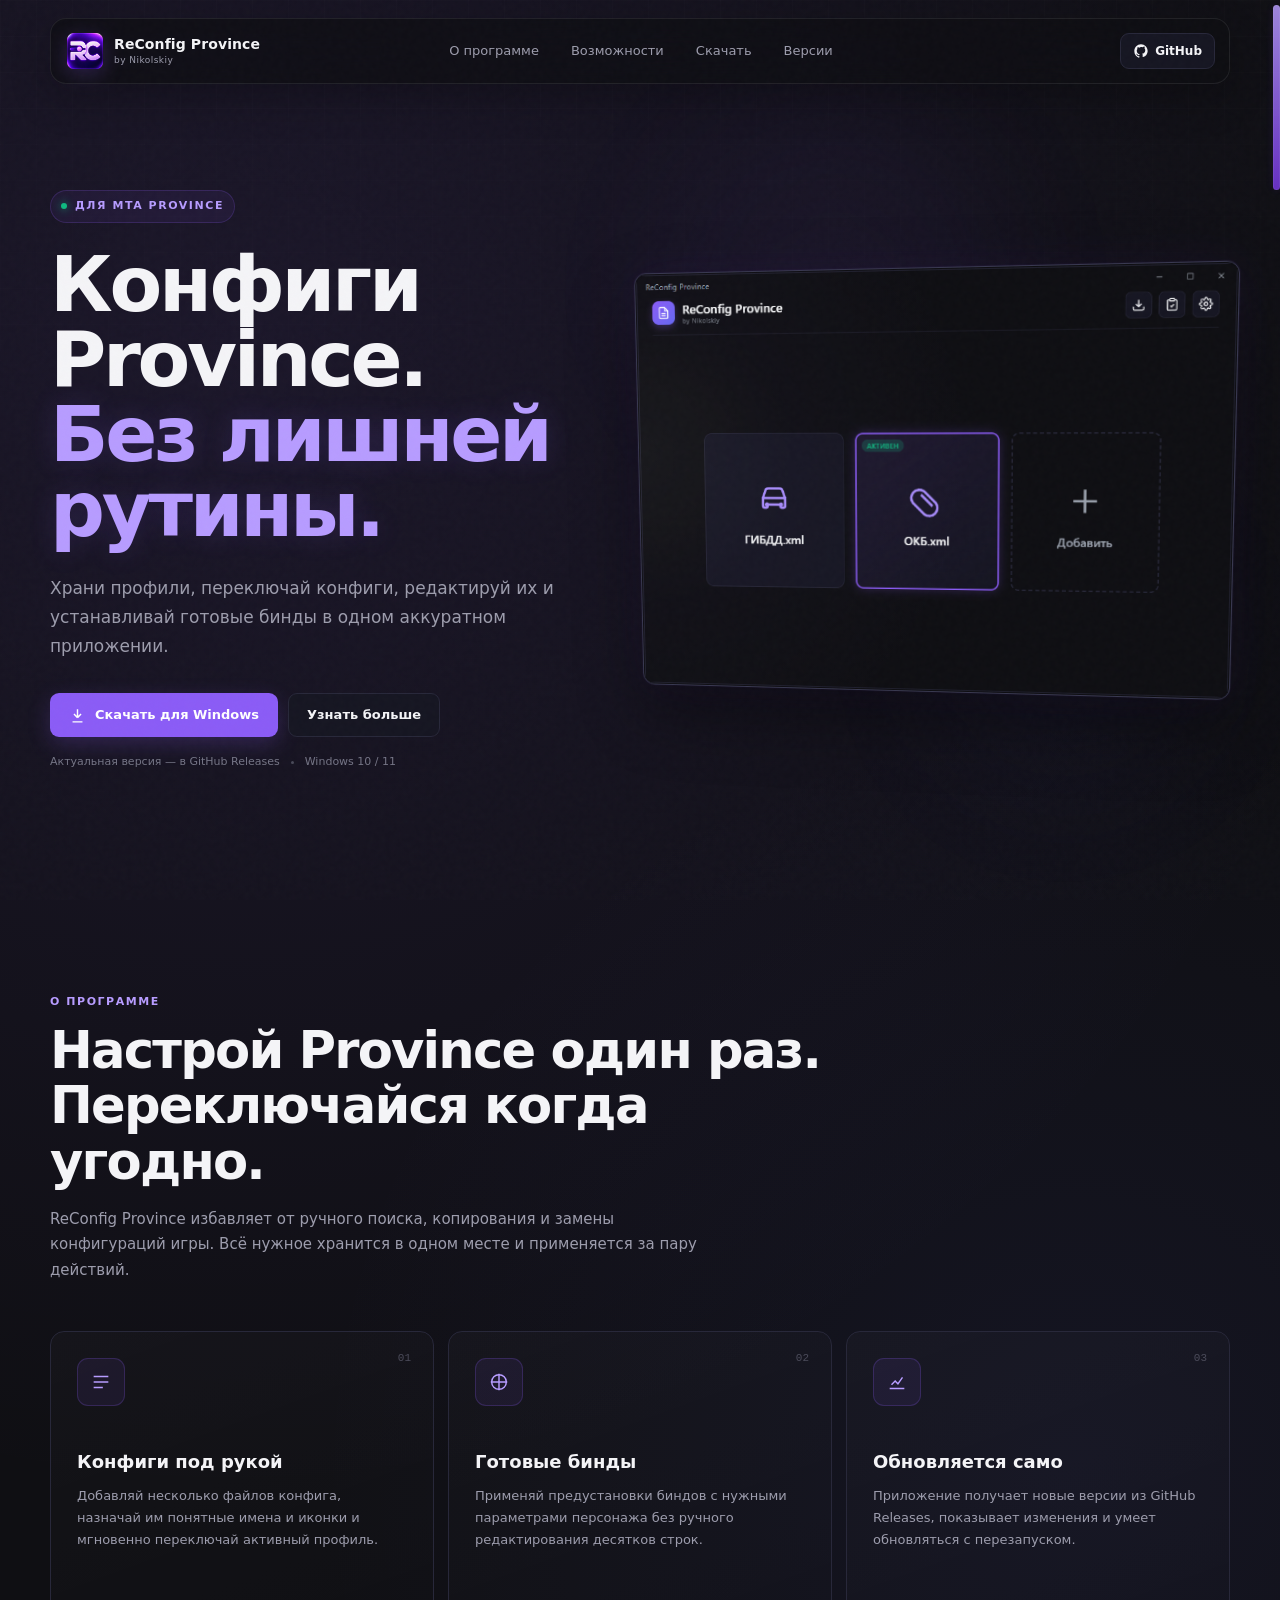
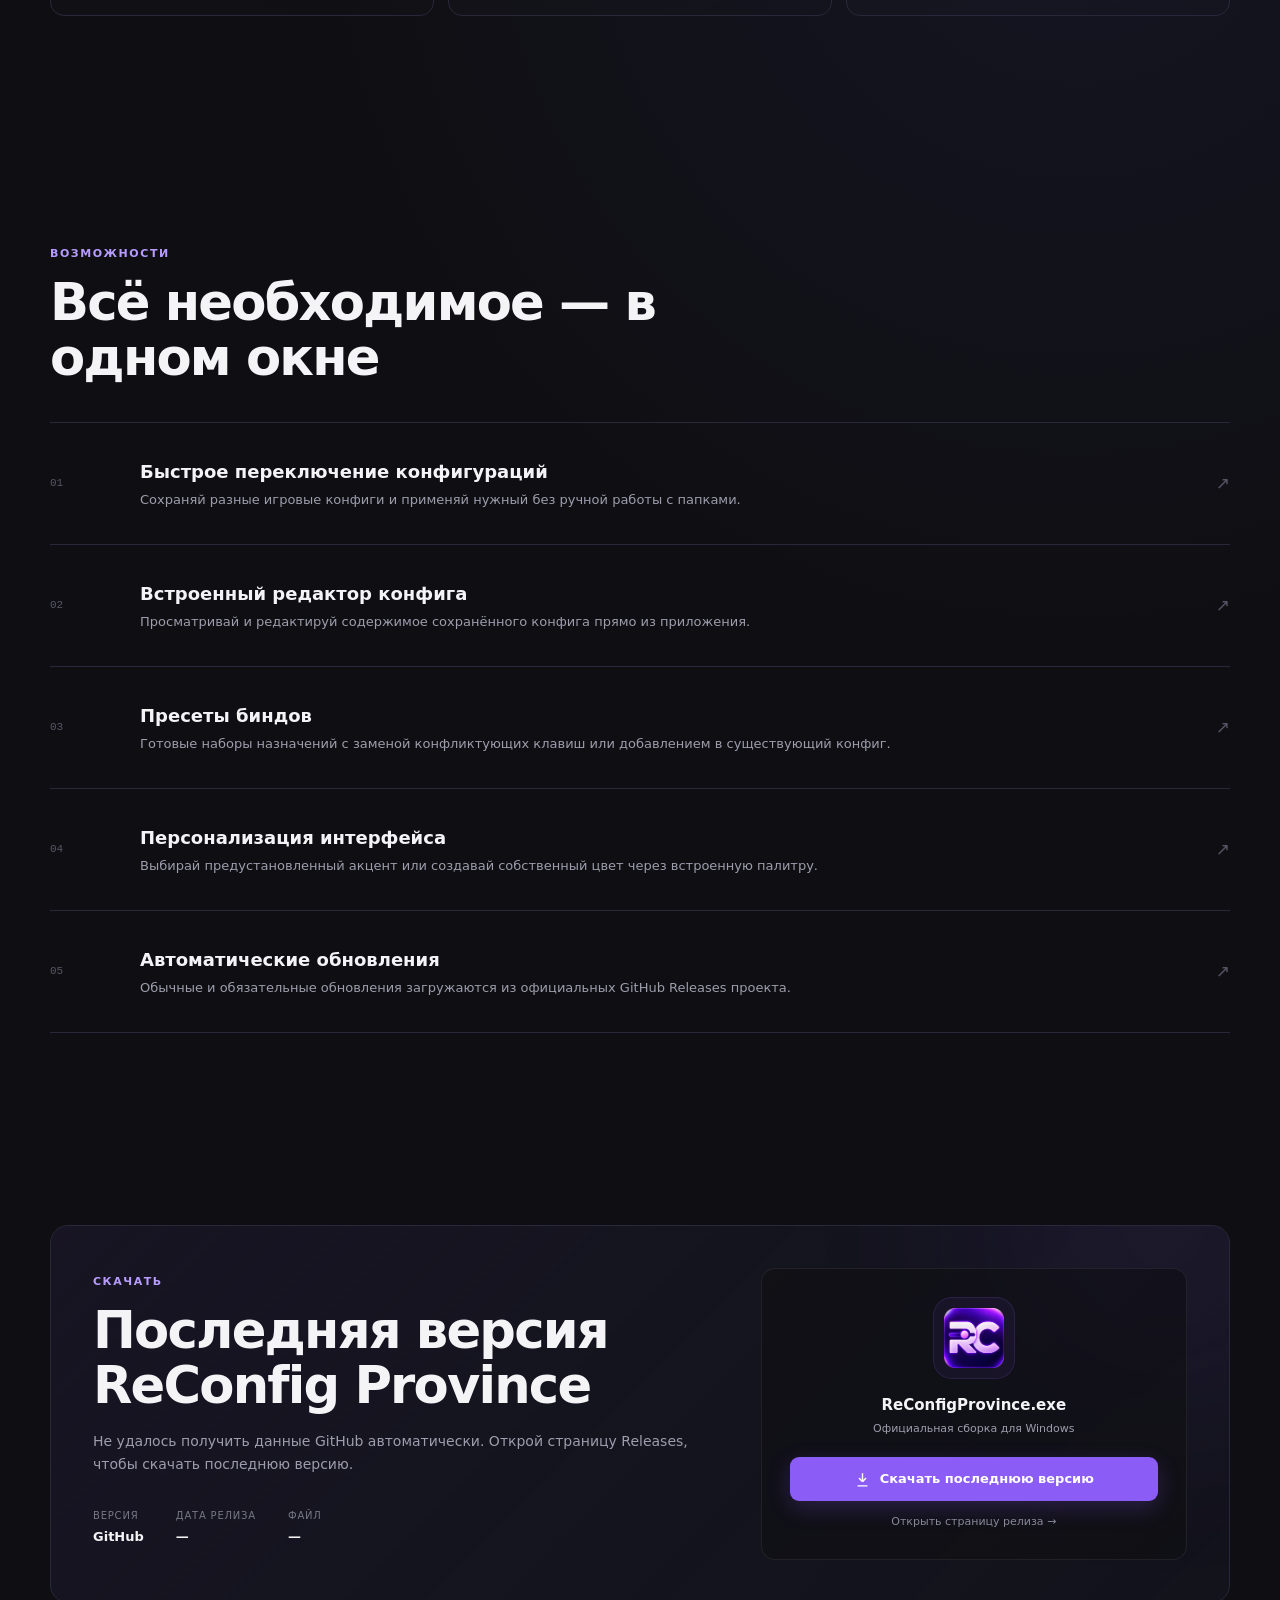
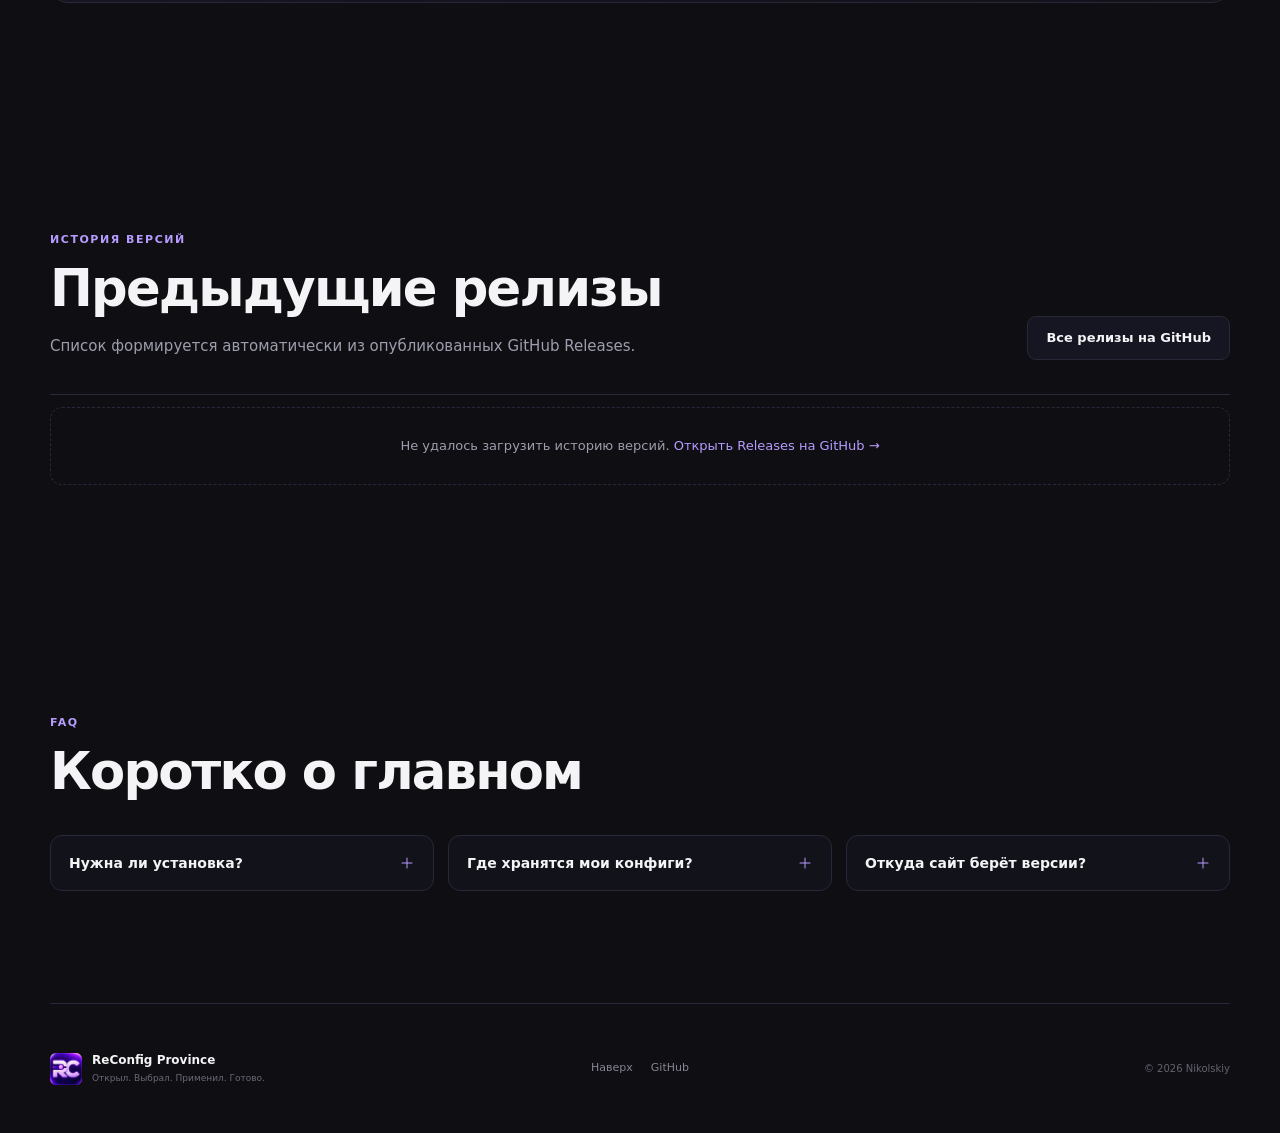
==== commit 97152c6e: "Add files via upload" ====
--- a/docs/index.html
+++ b/docs/index.html
@@ -6,7 +6,7 @@
   <meta name="theme-color" content="#0f0f13">
   <meta name="description" content="ReConfig Province — современный менеджер конфигураций и биндов для MTA Province.">
   <title>ReConfig Province — конфиги и бинды MTA Province</title>
-  <link rel="icon" href="assets/logo.svg" type="image/svg+xml">
+  <link rel="icon" href="assets/logo.png" type="image/svg+xml">
   <link rel="stylesheet" href="styles.css">
 </head>
 <body>
@@ -17,7 +17,7 @@
 
   <header class="topbar" id="topbar">
     <a class="brand" href="#home" aria-label="ReConfig Province — на главную">
-      <img src="assets/logo.svg" alt="" class="brand-logo">
+      <img src="assets/logo.png" alt="" class="brand-logo">
       <span class="brand-copy">
         <strong>ReConfig Province</strong>
         <small>by Nikolskiy</small>
@@ -122,7 +122,7 @@
           </div>
         </div>
         <div class="download-action-card">
-          <div class="download-icon-wrap"><img src="assets/logo.svg" alt=""></div>
+          <div class="download-icon-wrap"><img src="assets/logo.png" alt=""></div>
           <strong>ReConfigProvince.exe</strong>
           <span id="downloadSubline">Официальная сборка для Windows</span>
           <a class="btn btn-primary btn-wide interactive disabled" id="latestDownload" href="#" aria-disabled="true">
@@ -179,7 +179,7 @@
   </main>
 
   <footer>
-    <div class="footer-brand"><img src="assets/logo.svg" alt=""><div><strong>ReConfig Province</strong><span>Открыл. Выбрал. Применил. Готово.</span></div></div>
+    <div class="footer-brand"><img src="assets/logo.png" alt=""><div><strong>ReConfig Province</strong><span>Открыл. Выбрал. Применил. Готово.</span></div></div>
     <div class="footer-links"><a href="#home">Наверх</a><a href="https://github.com/nikolskiy-project/ReConfig-Province/blob/main/README.md" target="_blank" rel="noreferrer">GitHub</a></div>
     <span class="copyright">© <span id="year"></span> Nikolskiy</span>
   </footer>
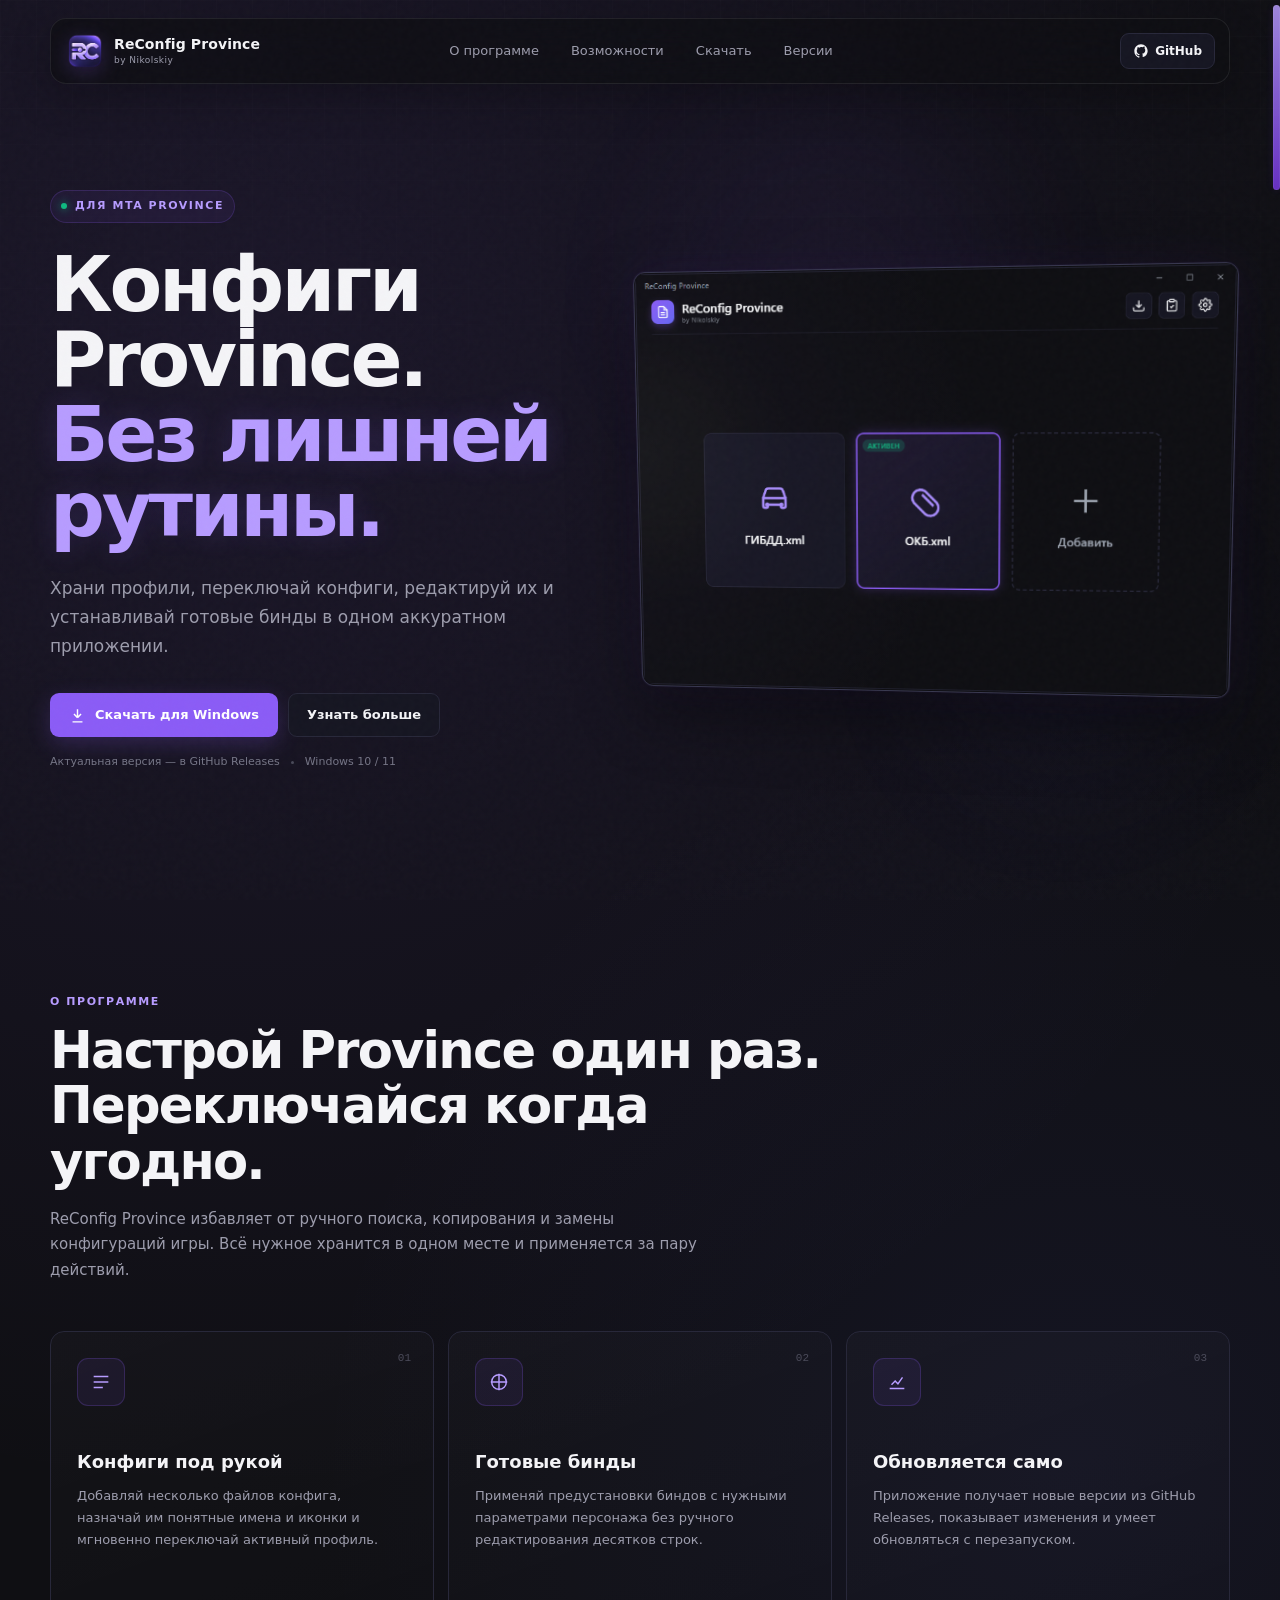
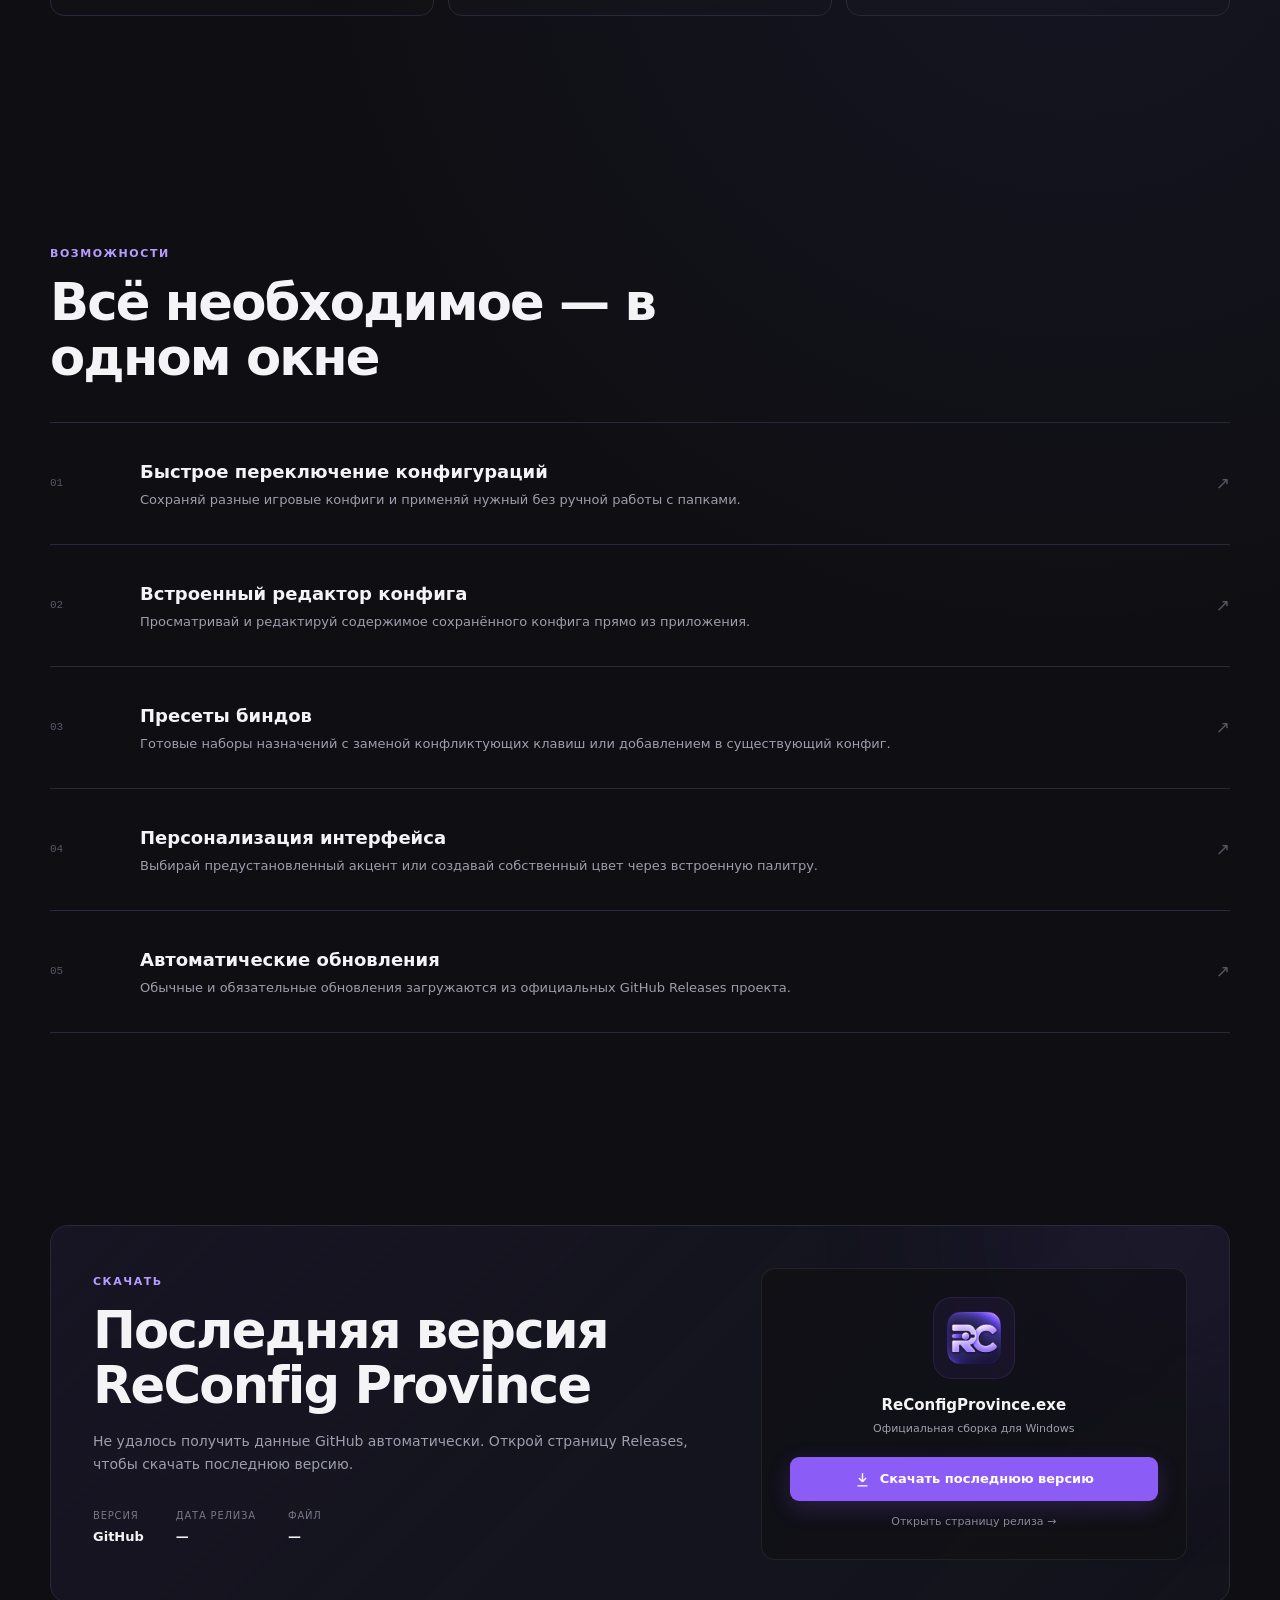
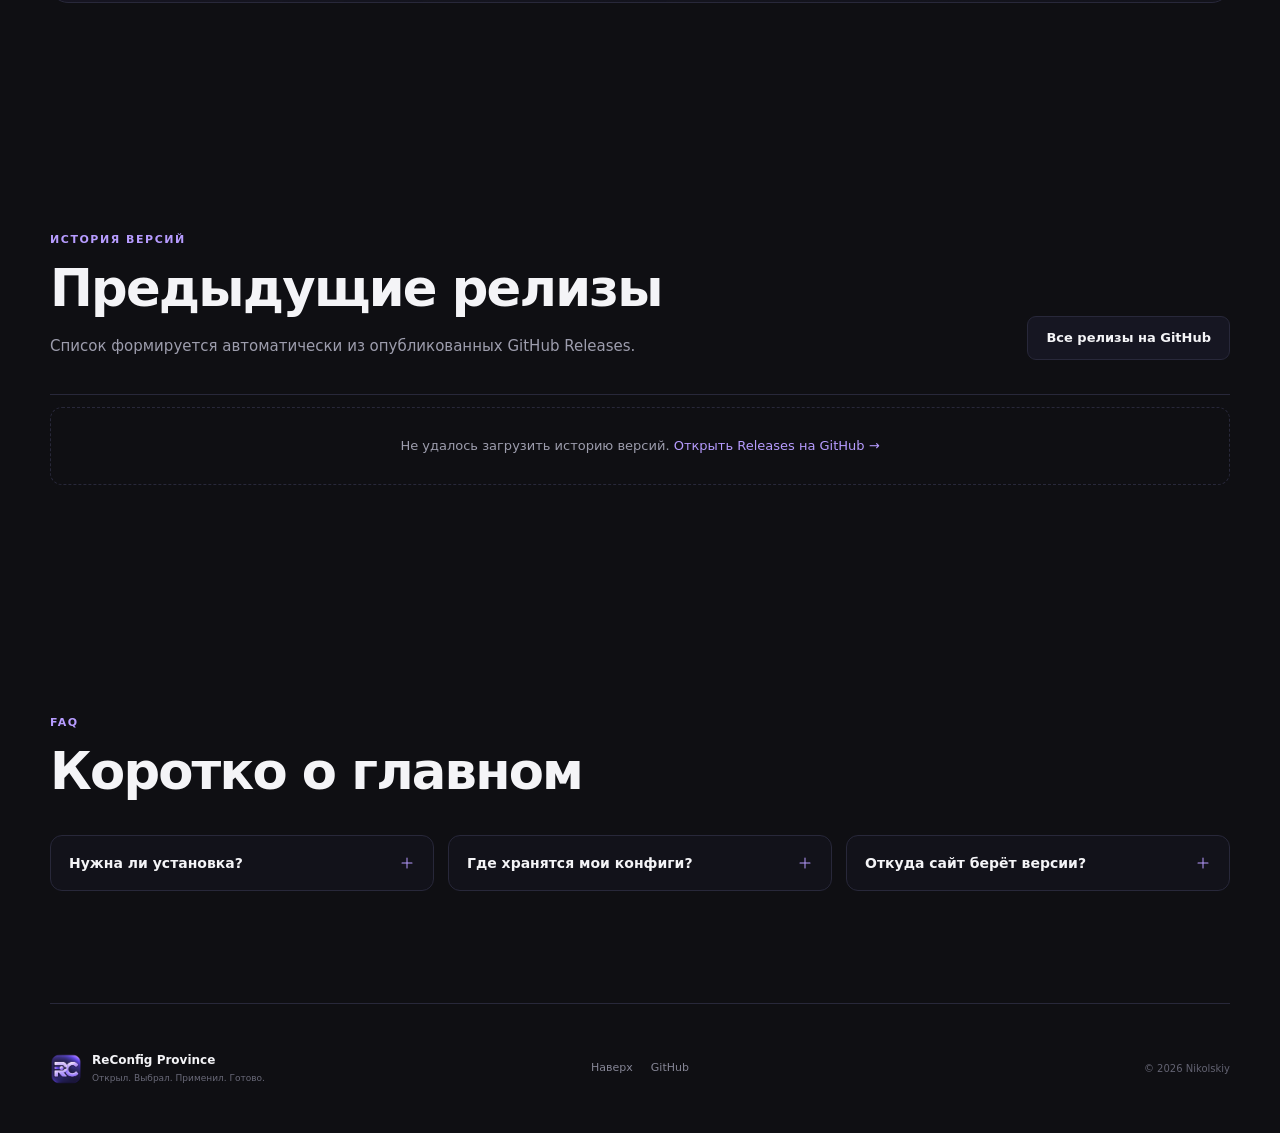
==== commit 6acda7d6: "Update index.html" ====
--- a/docs/index.html
+++ b/docs/index.html
@@ -5,7 +5,7 @@
   <meta name="viewport" content="width=device-width, initial-scale=1">
   <meta name="theme-color" content="#0f0f13">
   <meta name="description" content="ReConfig Province — современный менеджер конфигураций и биндов для MTA Province.">
-  <title>ReConfig Province — конфиги и бинды MTA Province</title>
+  <title>ReConfig Province</title>
   <link rel="icon" href="assets/logo.png" type="image/svg+xml">
   <link rel="stylesheet" href="styles.css">
 </head>
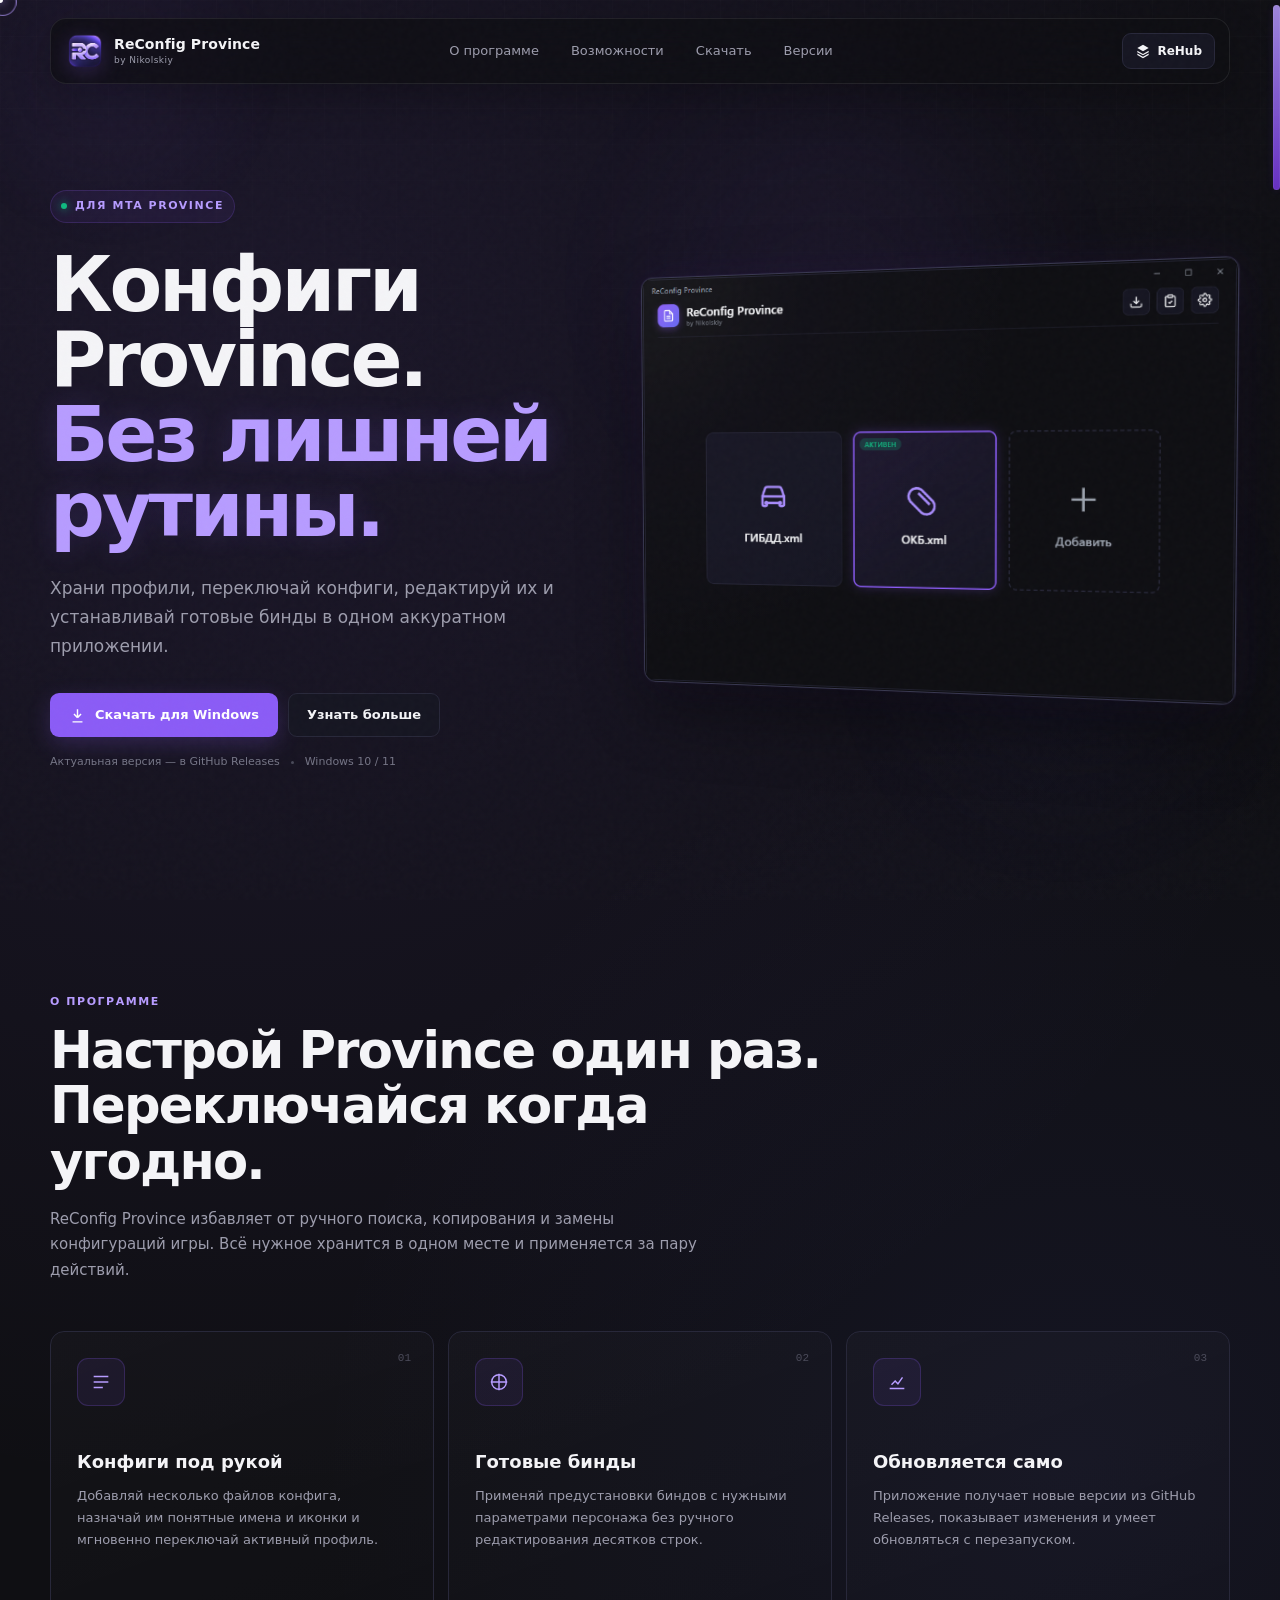
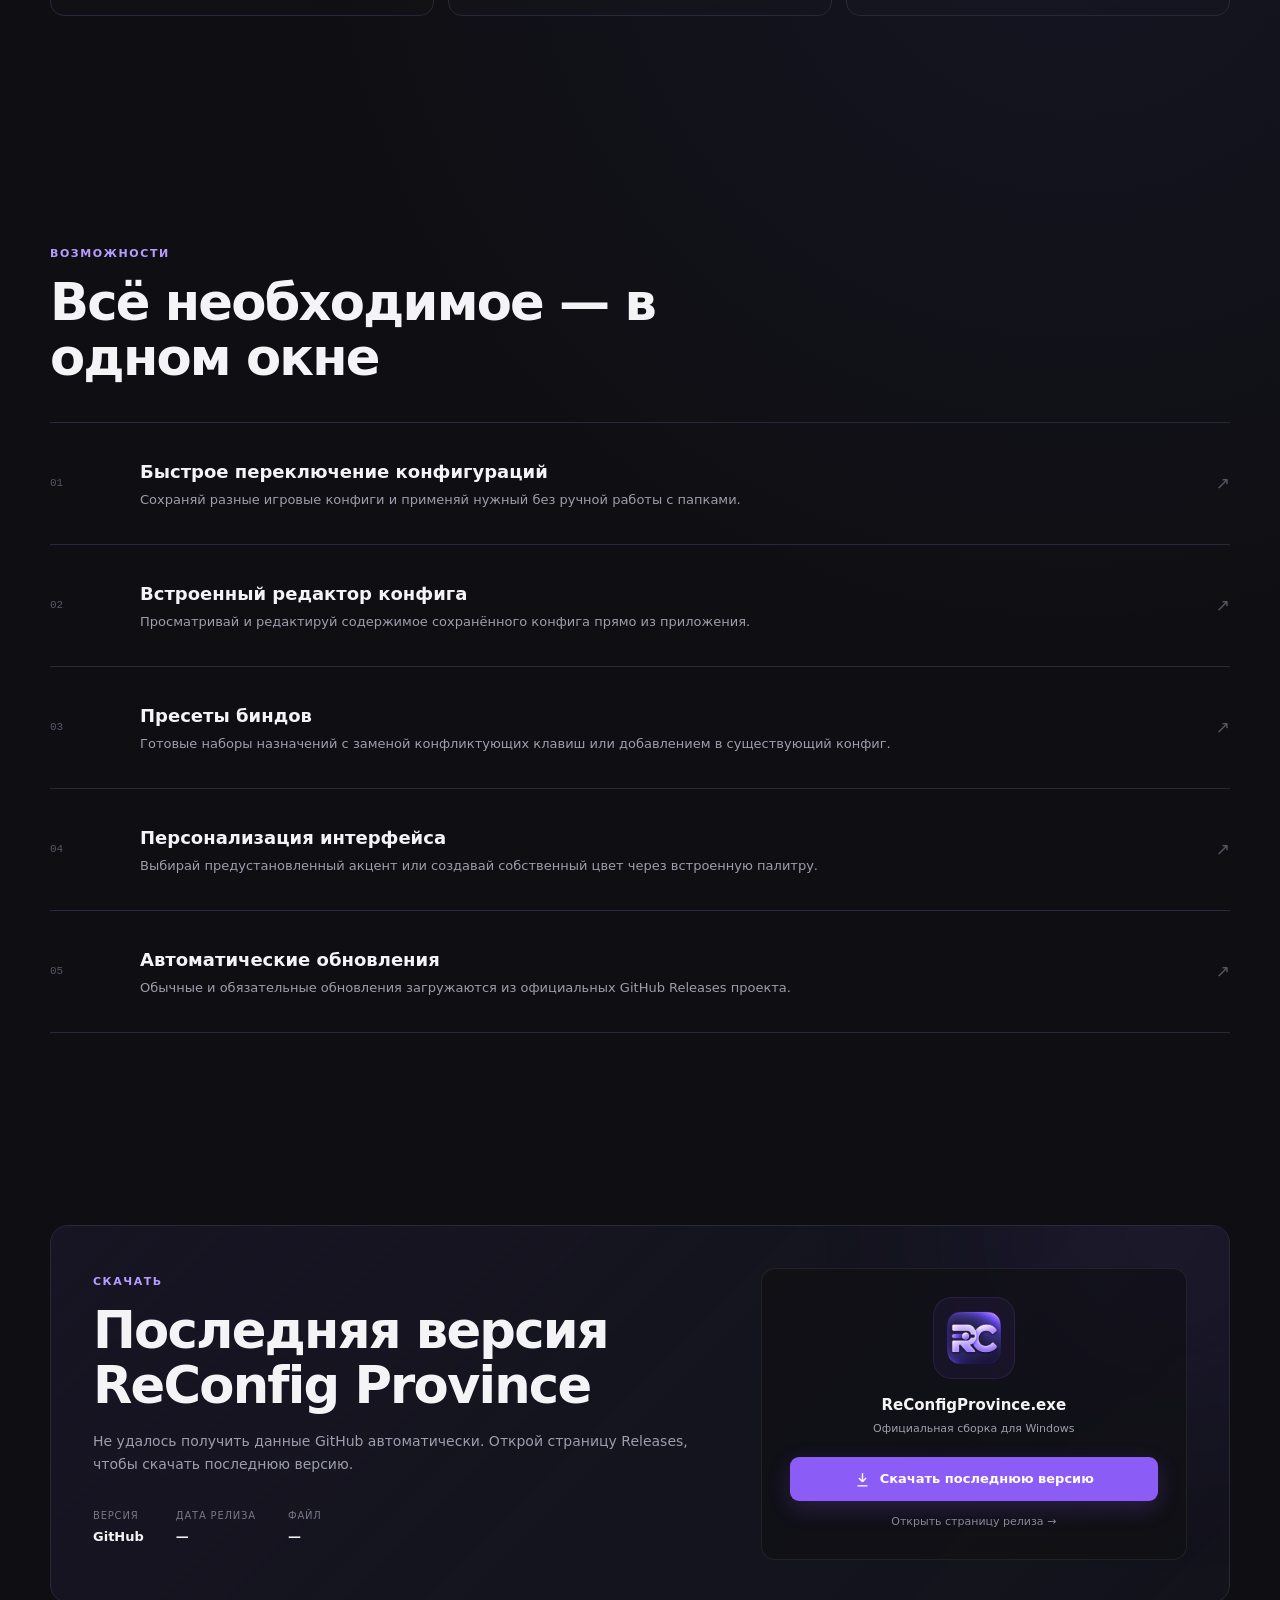
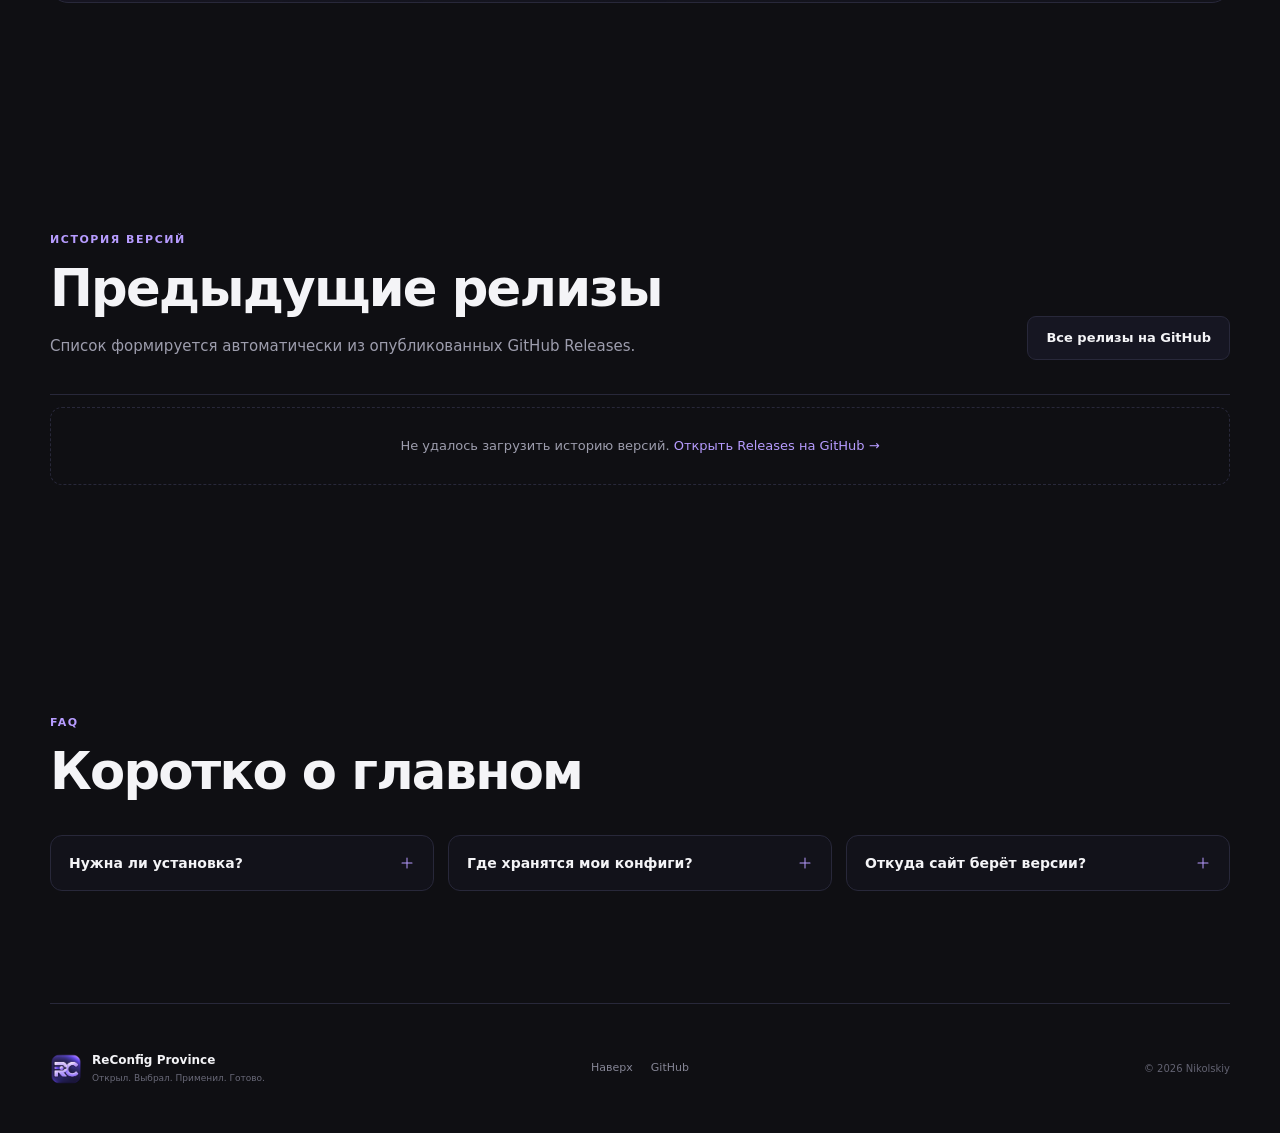
==== commit 3092c8f3: "Update index.html" ====
--- a/docs/index.html
+++ b/docs/index.html
@@ -29,9 +29,11 @@
       <a href="#downloads">Скачать</a>
       <a href="#versions">Версии</a>
     </nav>
-    <a class="header-github interactive" href="https://github.com/nikolskiy-project/ReConfig-Province/blob/main/README.md" target="_blank" rel="noreferrer" title="Открыть README на GitHub" aria-label="Открыть README проекта на GitHub">
-      <svg class="github-mark" viewBox="0 0 24 24" aria-hidden="true"><path d="M12 2C6.48 2 2 6.58 2 12.23c0 4.52 2.87 8.35 6.84 9.71.5.1.68-.22.68-.49 0-.24-.01-1.04-.02-1.89-2.78.62-3.37-1.21-3.37-1.21-.46-1.18-1.11-1.5-1.11-1.5-.91-.64.07-.63.07-.63 1.01.07 1.54 1.06 1.54 1.06.9 1.57 2.35 1.12 2.92.86.09-.66.35-1.12.64-1.38-2.22-.26-4.56-1.14-4.56-5.06 0-1.12.39-2.03 1.03-2.75-.1-.26-.45-1.3.1-2.71 0 0 .84-.28 2.75 1.05A9.37 9.37 0 0 1 12 6.09c.85 0 1.71.12 2.51.35 1.91-1.33 2.75-1.05 2.75-1.05.55 1.41.2 2.45.1 2.71.64.72 1.03 1.63 1.03 2.75 0 3.93-2.35 4.8-4.58 5.05.36.32.68.95.68 1.92 0 1.39-.01 2.51-.01 2.85 0 .27.18.59.69.49A10.25 10.25 0 0 0 22 12.23C22 6.58 17.52 2 12 2Z"/></svg>
-      <span>GitHub</span>
+    <a class="header-github interactive" href="rehub.html" title="Открыть ReHub — мастерскую конфигов" aria-label="Открыть ReHub — мастерскую конфигов">
+      <svg class="github-mark" viewBox="0 0 24 24" aria-hidden="true">
+        <path d="M12 2.75 3.5 7.5 12 12.25 20.5 7.5 12 2.75Zm-8.5 8.9L12 16.4l8.5-4.75v2.1L12 18.5l-8.5-4.75v-2.1Zm0 4.25L12 20.65l8.5-4.75V18L12 22.75 3.5 18v-2.1Z"/>
+      </svg>
+      <span>ReHub</span>
     </a>
   </header>
 
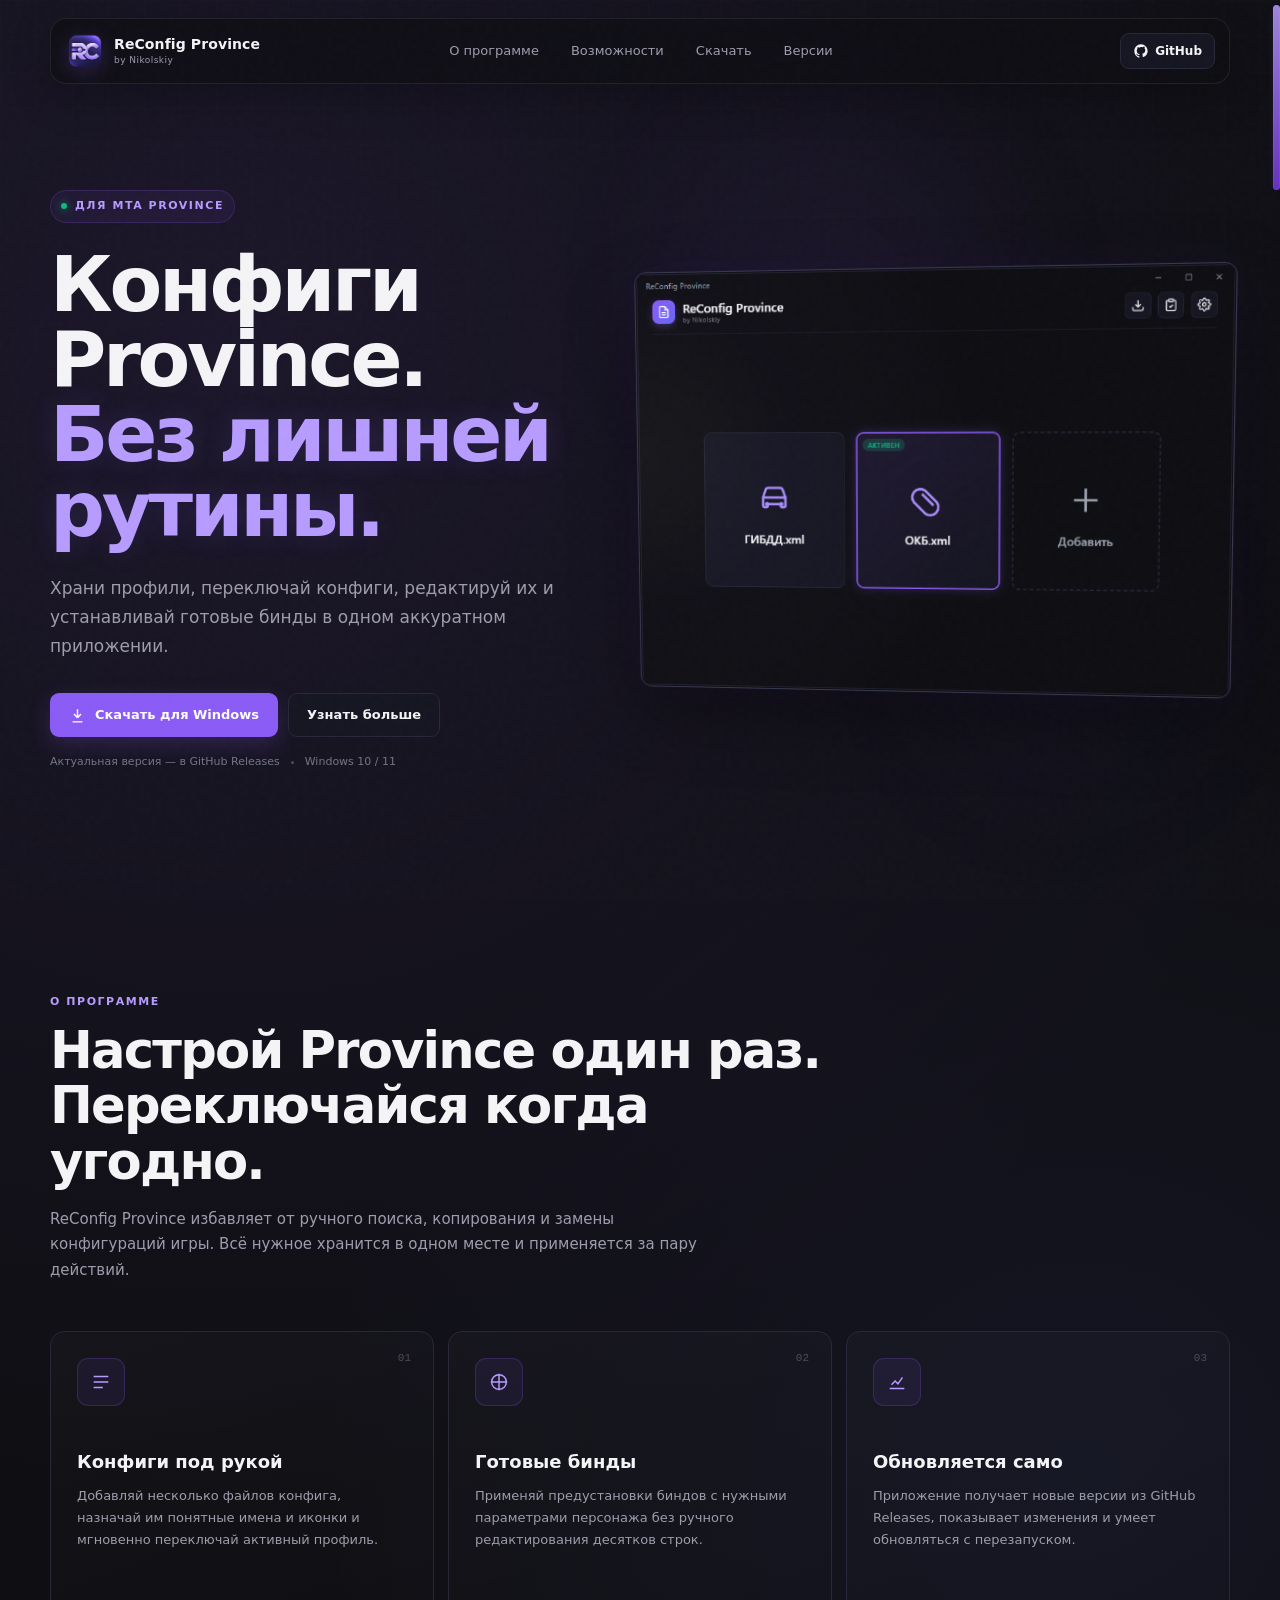
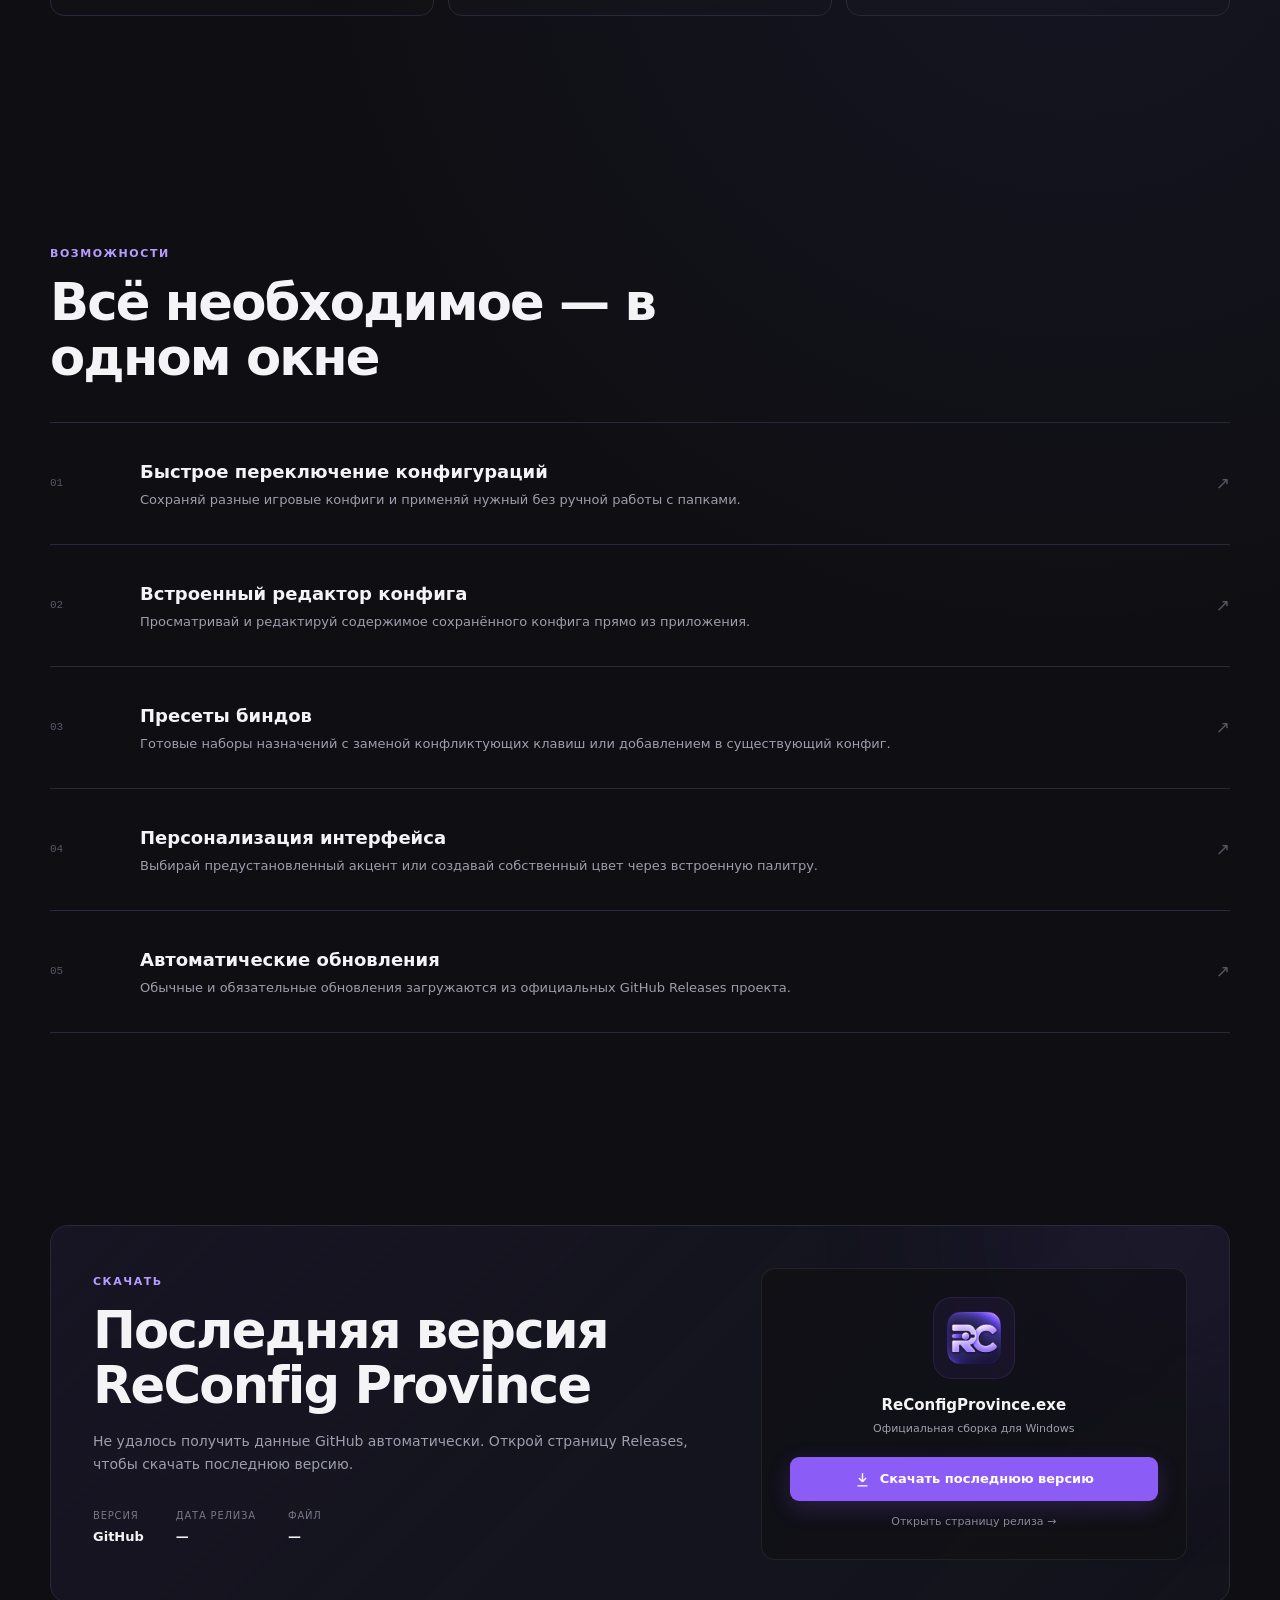
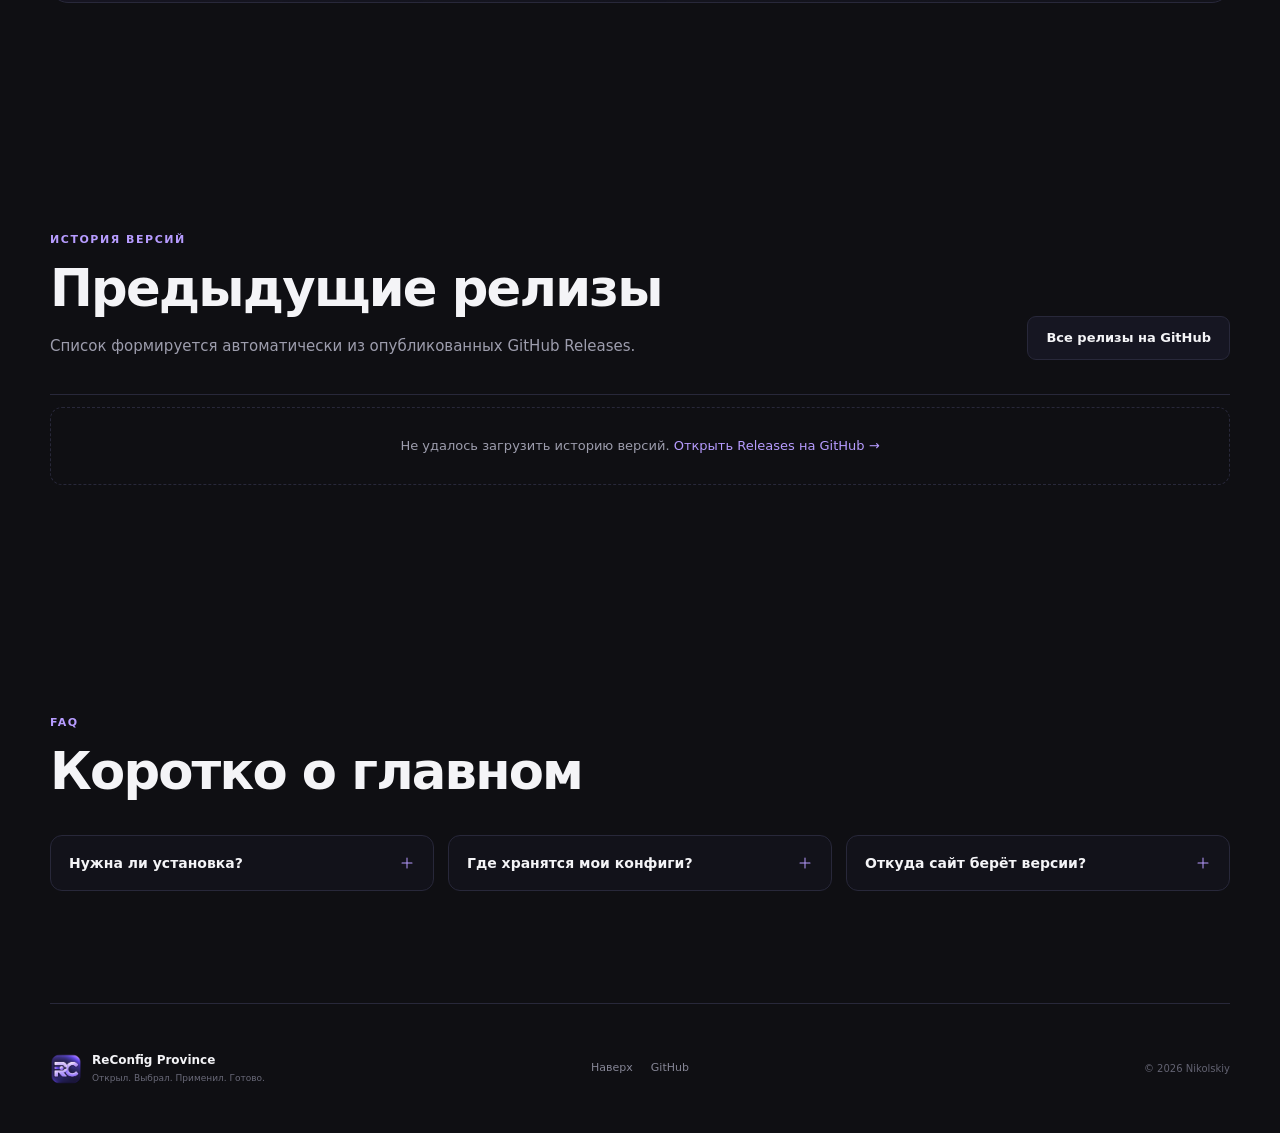
==== commit 2bcf0875: "Add files via upload" ====
--- a/docs/index.html
+++ b/docs/index.html
@@ -29,11 +29,9 @@
       <a href="#downloads">Скачать</a>
       <a href="#versions">Версии</a>
     </nav>
-    <a class="header-github interactive" href="rehub.html" title="Открыть ReHub — мастерскую конфигов" aria-label="Открыть ReHub — мастерскую конфигов">
-      <svg class="github-mark" viewBox="0 0 24 24" aria-hidden="true">
-        <path d="M12 2.75 3.5 7.5 12 12.25 20.5 7.5 12 2.75Zm-8.5 8.9L12 16.4l8.5-4.75v2.1L12 18.5l-8.5-4.75v-2.1Zm0 4.25L12 20.65l8.5-4.75V18L12 22.75 3.5 18v-2.1Z"/>
-      </svg>
-      <span>ReHub</span>
+    <a class="header-github interactive" href="https://github.com/nikolskiy-project/ReConfig-Province/blob/main/README.md" target="_blank" rel="noreferrer" title="Открыть README на GitHub" aria-label="Открыть README проекта на GitHub">
+      <svg class="github-mark" viewBox="0 0 24 24" aria-hidden="true"><path d="M12 2C6.48 2 2 6.58 2 12.23c0 4.52 2.87 8.35 6.84 9.71.5.1.68-.22.68-.49 0-.24-.01-1.04-.02-1.89-2.78.62-3.37-1.21-3.37-1.21-.46-1.18-1.11-1.5-1.11-1.5-.91-.64.07-.63.07-.63 1.01.07 1.54 1.06 1.54 1.06.9 1.57 2.35 1.12 2.92.86.09-.66.35-1.12.64-1.38-2.22-.26-4.56-1.14-4.56-5.06 0-1.12.39-2.03 1.03-2.75-.1-.26-.45-1.3.1-2.71 0 0 .84-.28 2.75 1.05A9.37 9.37 0 0 1 12 6.09c.85 0 1.71.12 2.51.35 1.91-1.33 2.75-1.05 2.75-1.05.55 1.41.2 2.45.1 2.71.64.72 1.03 1.63 1.03 2.75 0 3.93-2.35 4.8-4.58 5.05.36.32.68.95.68 1.92 0 1.39-.01 2.51-.01 2.85 0 .27.18.59.69.49A10.25 10.25 0 0 0 22 12.23C22 6.58 17.52 2 12 2Z"/></svg>
+      <span>GitHub</span>
     </a>
   </header>
 
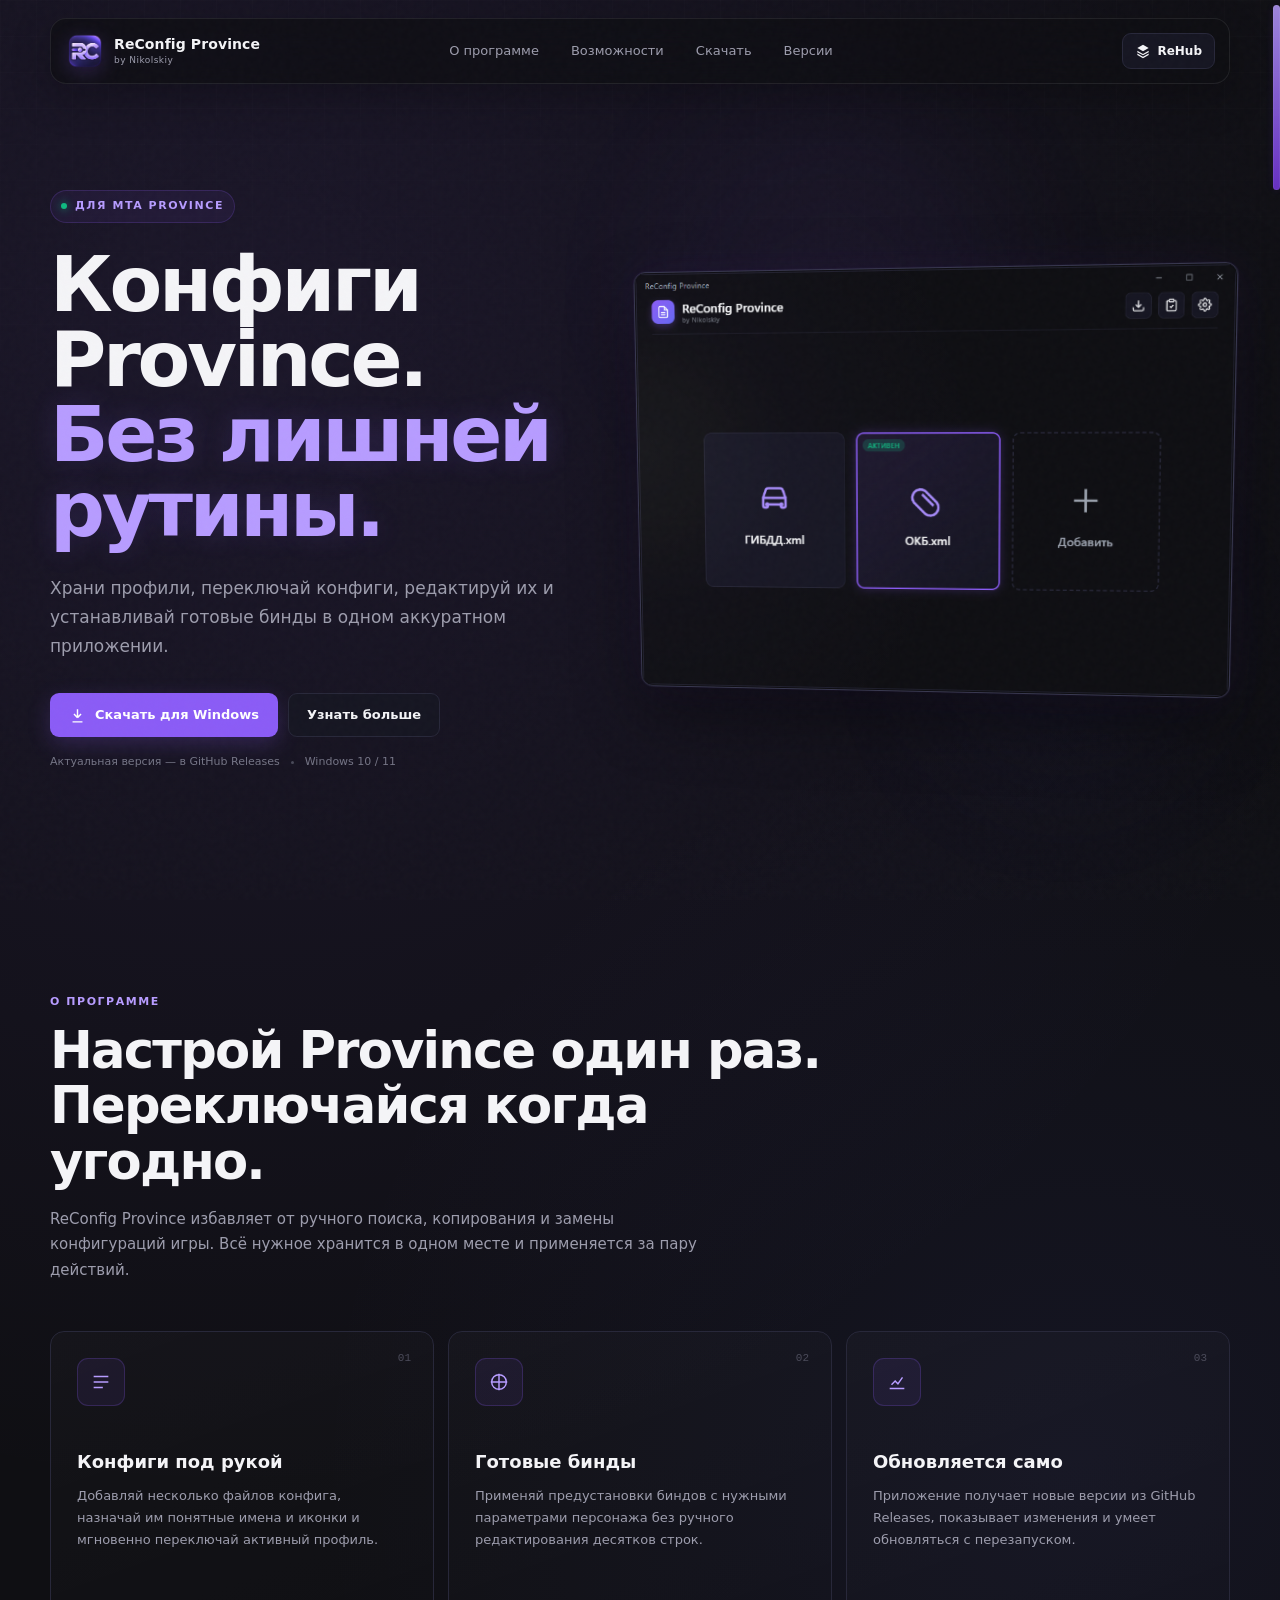
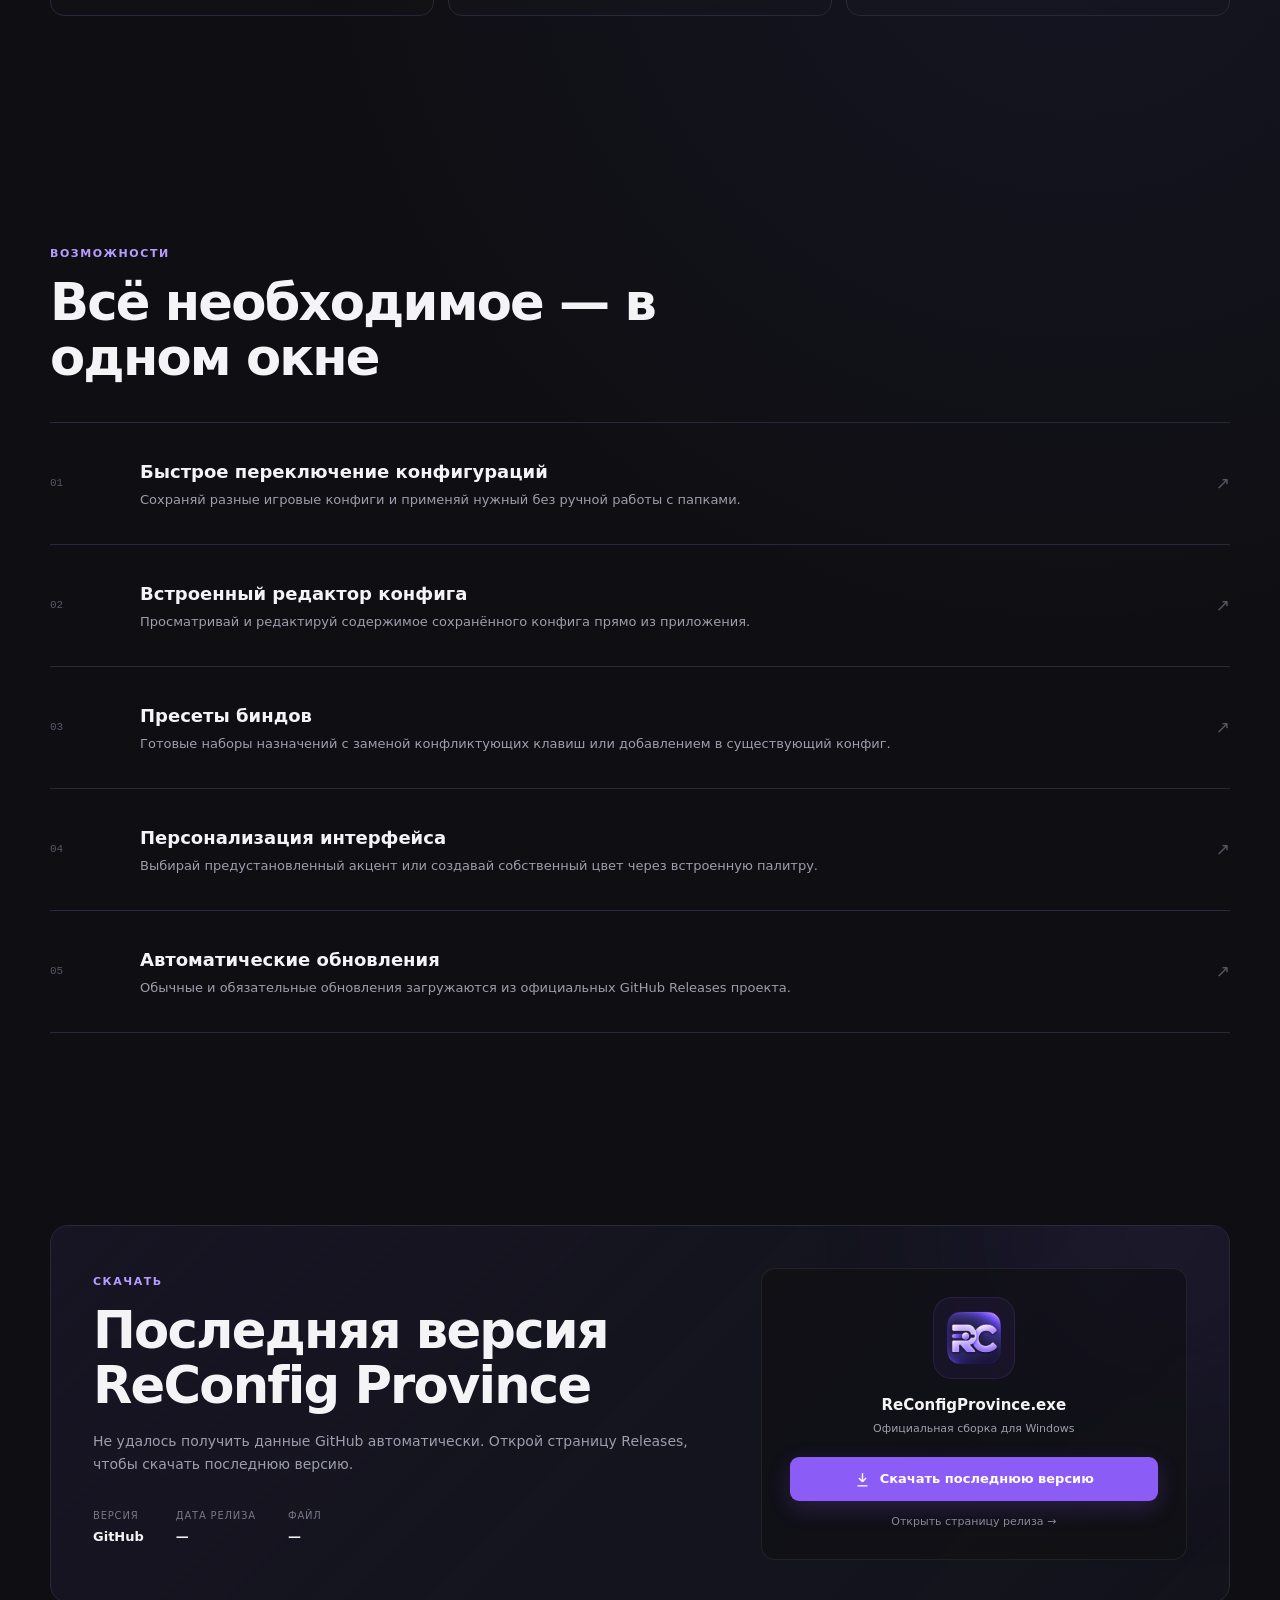
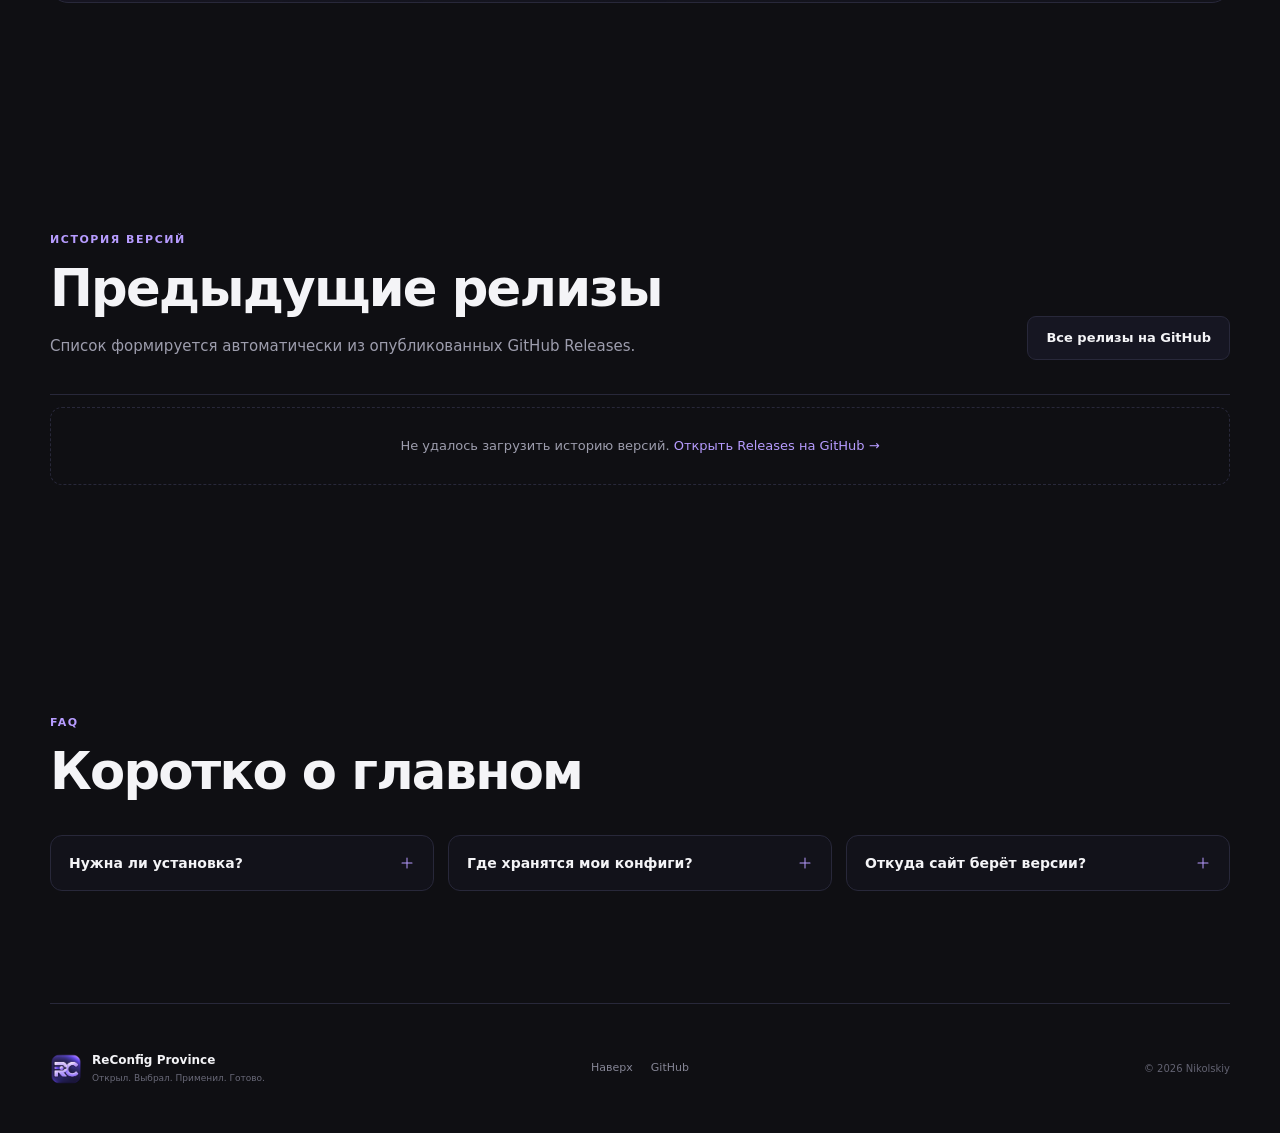
==== commit c9cd81d9: "Update index.html" ====
--- a/docs/index.html
+++ b/docs/index.html
@@ -29,9 +29,11 @@
       <a href="#downloads">Скачать</a>
       <a href="#versions">Версии</a>
     </nav>
-    <a class="header-github interactive" href="https://github.com/nikolskiy-project/ReConfig-Province/blob/main/README.md" target="_blank" rel="noreferrer" title="Открыть README на GitHub" aria-label="Открыть README проекта на GitHub">
-      <svg class="github-mark" viewBox="0 0 24 24" aria-hidden="true"><path d="M12 2C6.48 2 2 6.58 2 12.23c0 4.52 2.87 8.35 6.84 9.71.5.1.68-.22.68-.49 0-.24-.01-1.04-.02-1.89-2.78.62-3.37-1.21-3.37-1.21-.46-1.18-1.11-1.5-1.11-1.5-.91-.64.07-.63.07-.63 1.01.07 1.54 1.06 1.54 1.06.9 1.57 2.35 1.12 2.92.86.09-.66.35-1.12.64-1.38-2.22-.26-4.56-1.14-4.56-5.06 0-1.12.39-2.03 1.03-2.75-.1-.26-.45-1.3.1-2.71 0 0 .84-.28 2.75 1.05A9.37 9.37 0 0 1 12 6.09c.85 0 1.71.12 2.51.35 1.91-1.33 2.75-1.05 2.75-1.05.55 1.41.2 2.45.1 2.71.64.72 1.03 1.63 1.03 2.75 0 3.93-2.35 4.8-4.58 5.05.36.32.68.95.68 1.92 0 1.39-.01 2.51-.01 2.85 0 .27.18.59.69.49A10.25 10.25 0 0 0 22 12.23C22 6.58 17.52 2 12 2Z"/></svg>
-      <span>GitHub</span>
+    <a class="header-github interactive" href="rehub.html" title="Открыть ReHub — мастерскую конфигов" aria-label="Открыть ReHub — мастерскую конфигов">
+      <svg class="github-mark" viewBox="0 0 24 24" aria-hidden="true">
+        <path d="M12 2.75 3.5 7.5 12 12.25 20.5 7.5 12 2.75Zm-8.5 8.9L12 16.4l8.5-4.75v2.1L12 18.5l-8.5-4.75v-2.1Zm0 4.25L12 20.65l8.5-4.75V18L12 22.75 3.5 18v-2.1Z"/>
+      </svg>
+      <span>ReHub</span>
     </a>
   </header>
 
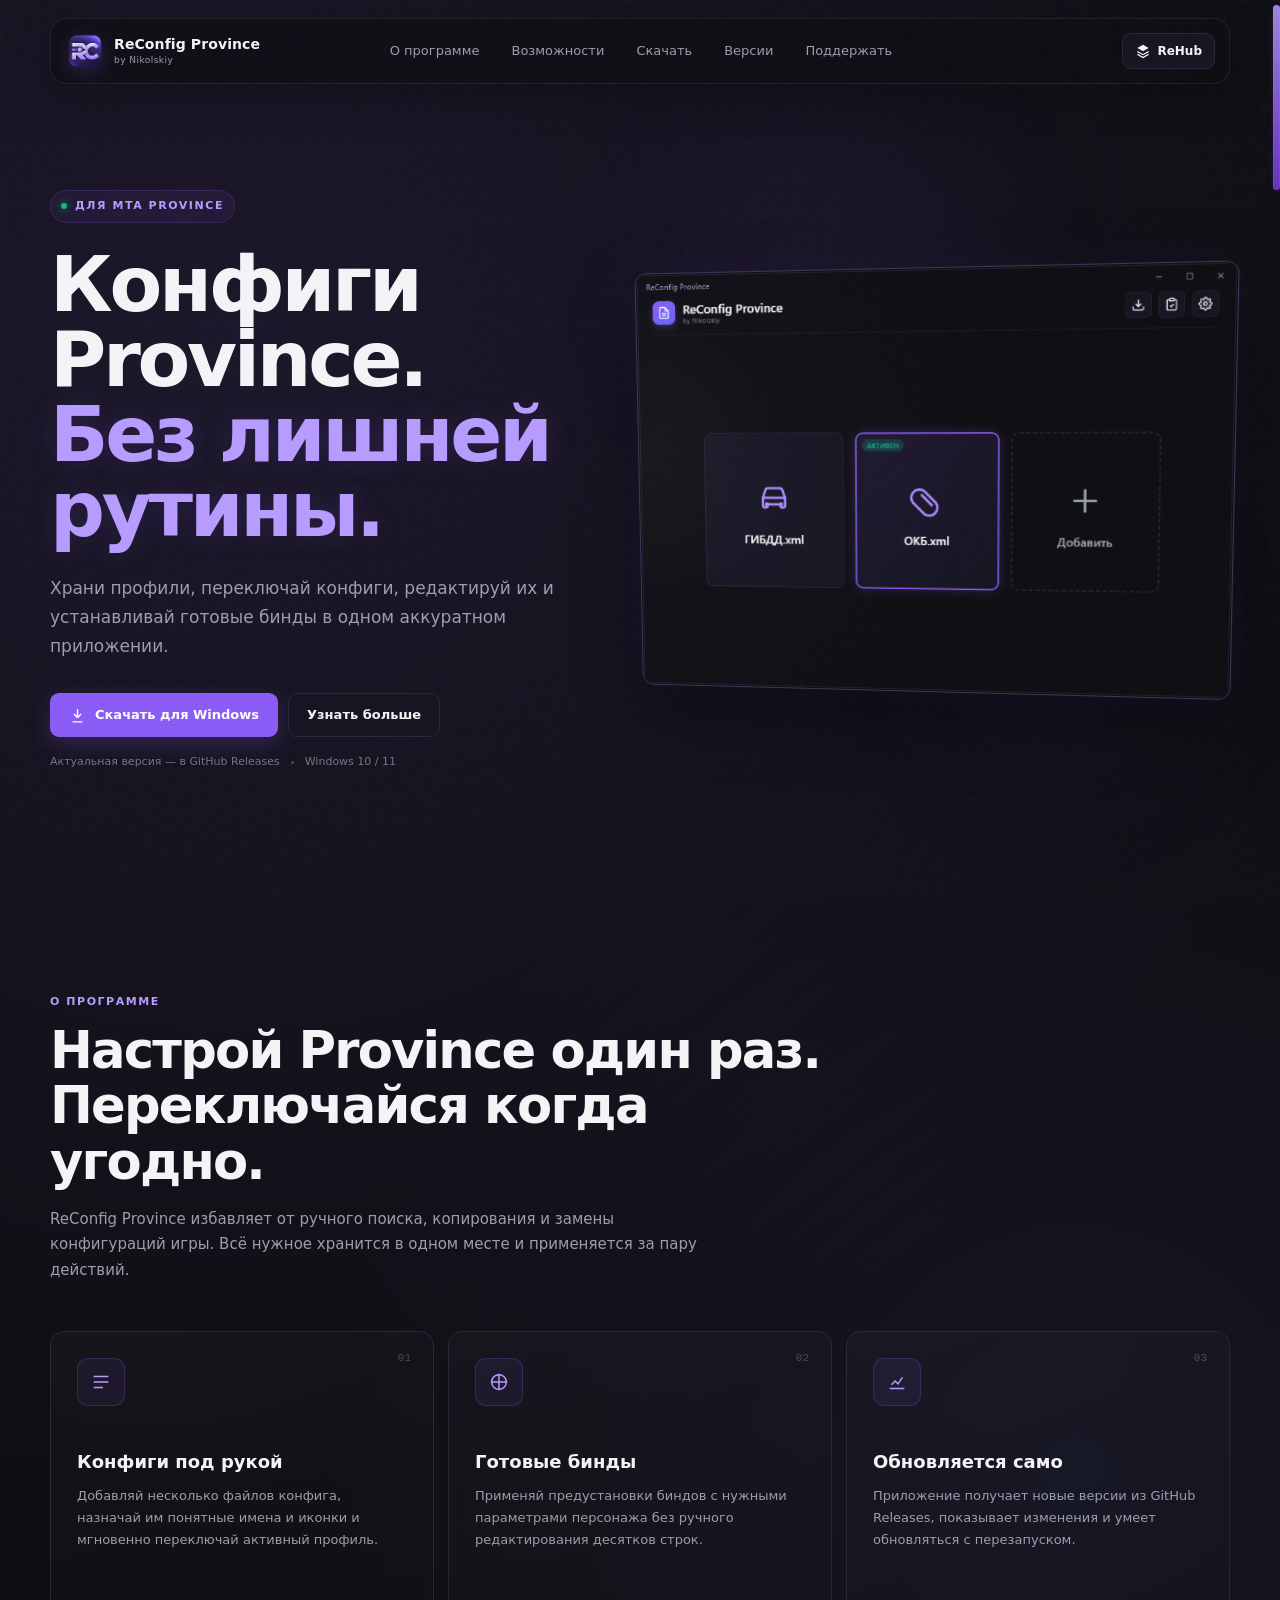
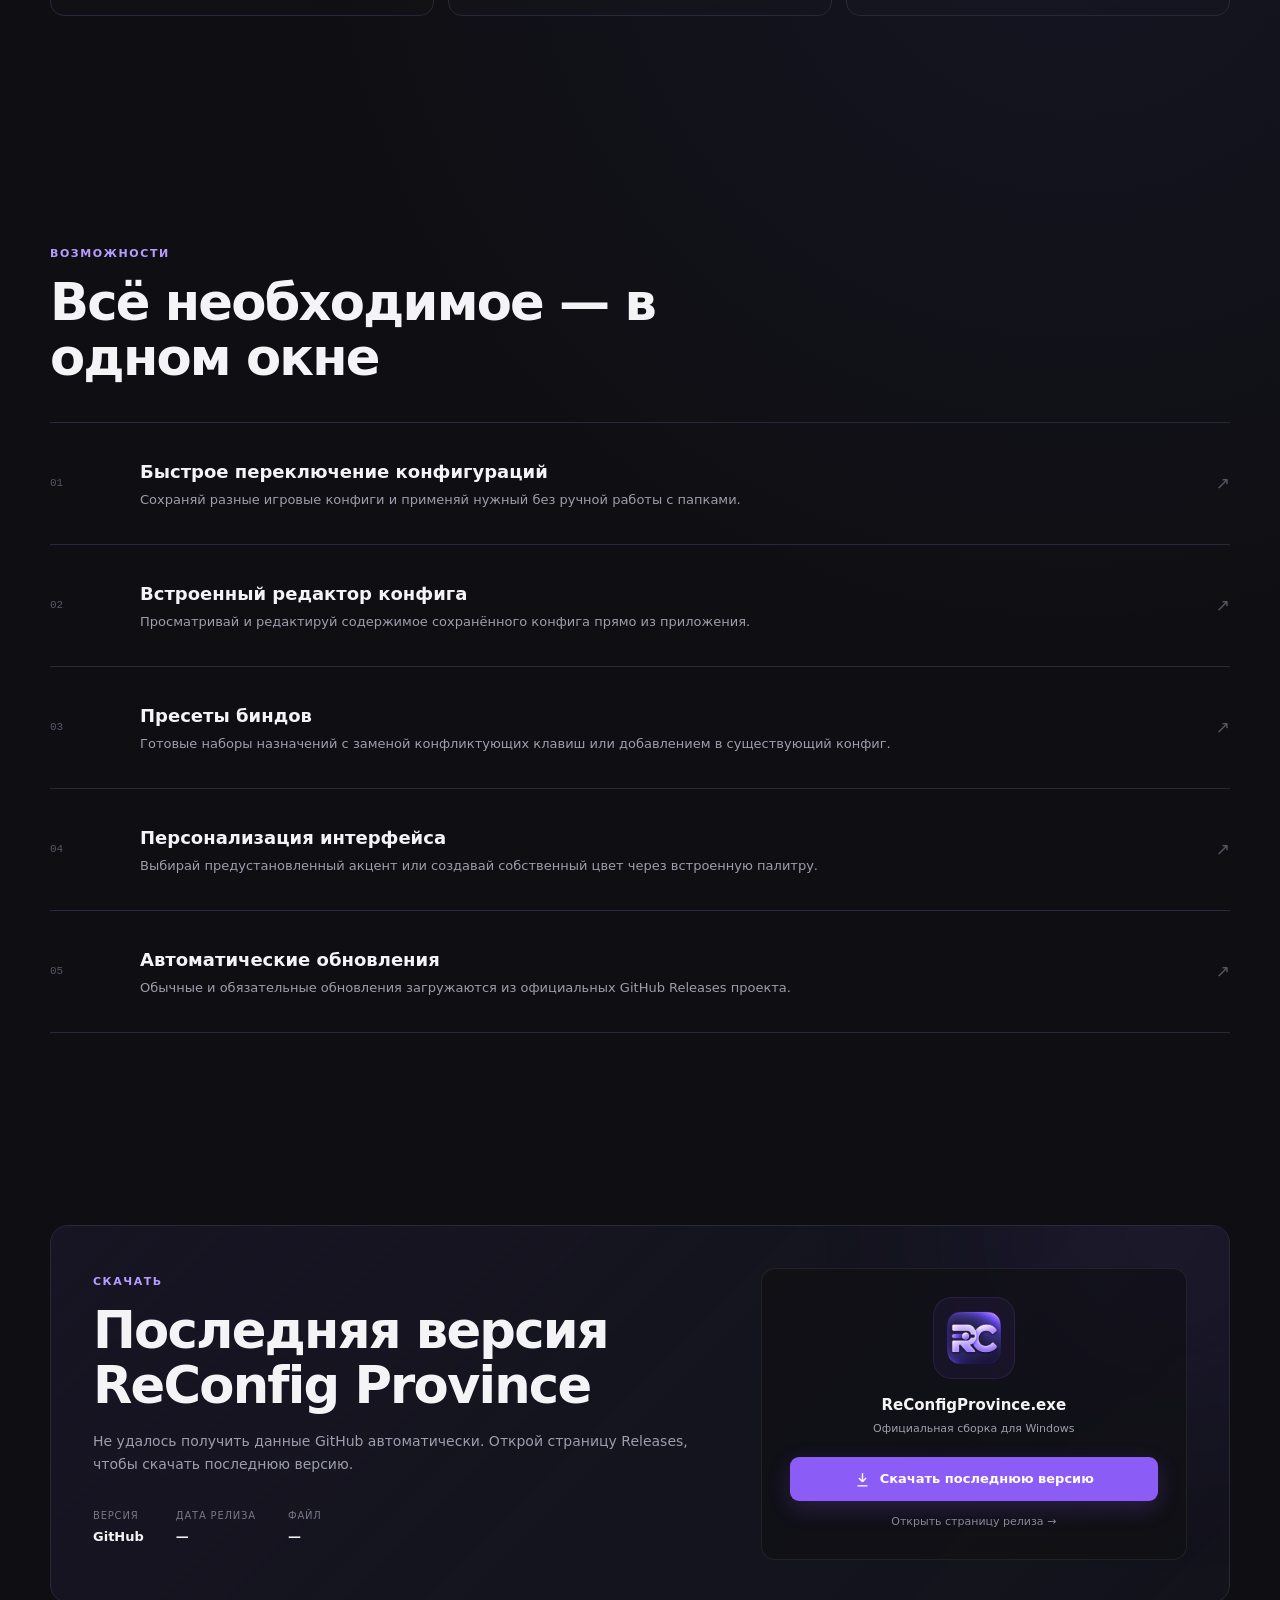
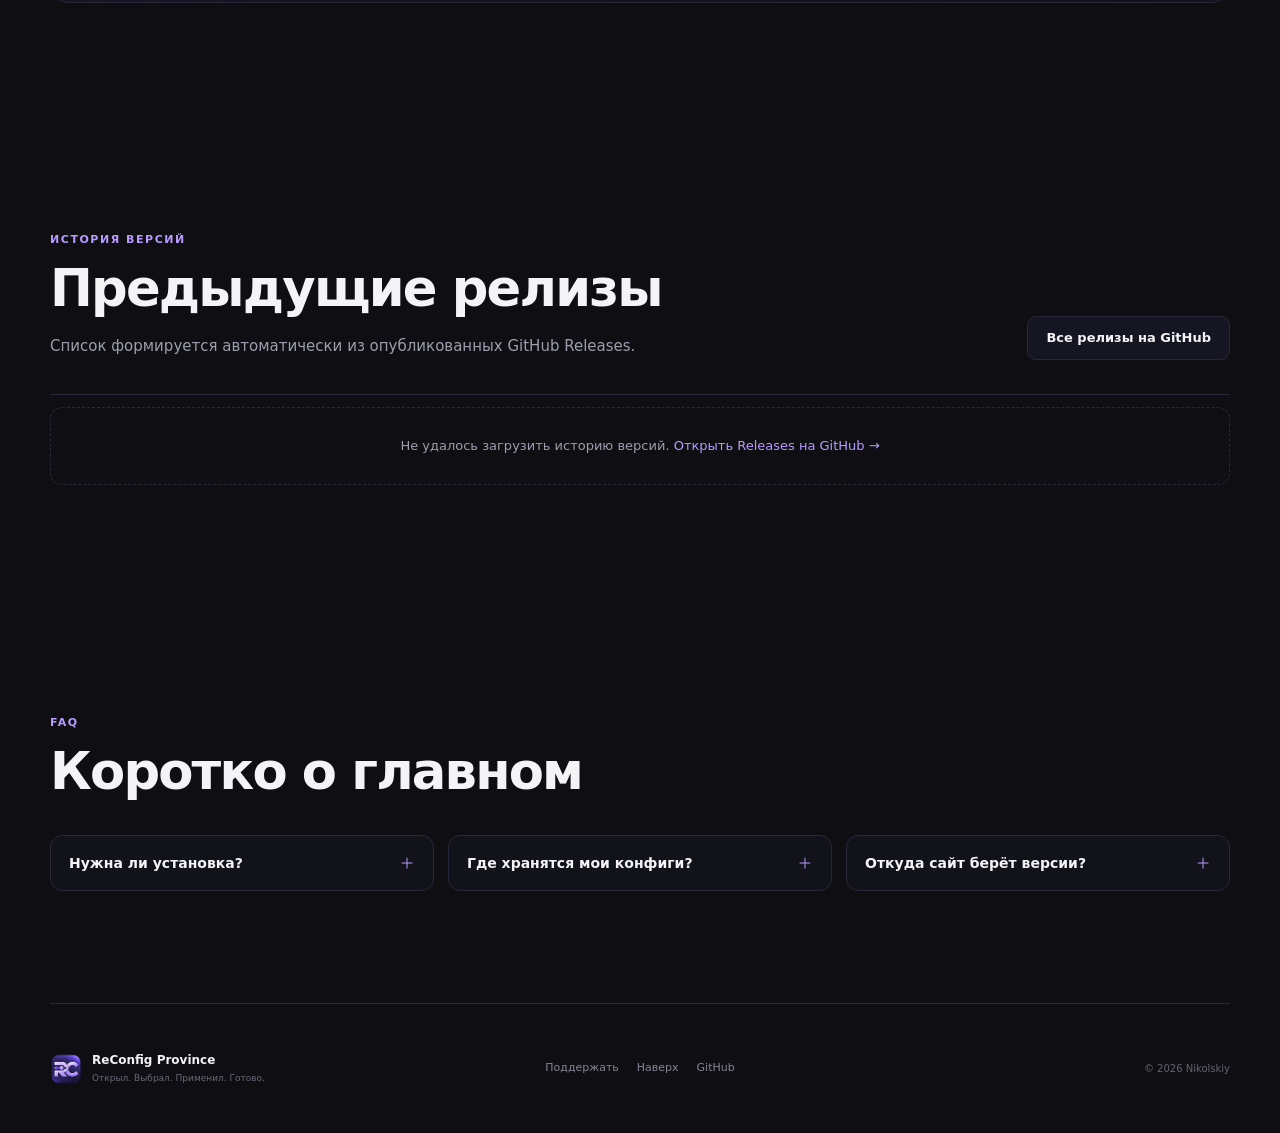
==== commit ac62e64e: "Add files via upload" ====
--- a/docs/index.html
+++ b/docs/index.html
@@ -28,6 +28,7 @@
       <a href="#features">Возможности</a>
       <a href="#downloads">Скачать</a>
       <a href="#versions">Версии</a>
+      <a href="donate.html">Поддержать</a>
     </nav>
     <a class="header-github interactive" href="rehub.html" title="Открыть ReHub — мастерскую конфигов" aria-label="Открыть ReHub — мастерскую конфигов">
       <svg class="github-mark" viewBox="0 0 24 24" aria-hidden="true">
@@ -182,7 +183,7 @@
 
   <footer>
     <div class="footer-brand"><img src="assets/logo.png" alt=""><div><strong>ReConfig Province</strong><span>Открыл. Выбрал. Применил. Готово.</span></div></div>
-    <div class="footer-links"><a href="#home">Наверх</a><a href="https://github.com/nikolskiy-project/ReConfig-Province/blob/main/README.md" target="_blank" rel="noreferrer">GitHub</a></div>
+    <div class="footer-links"><a href="donate.html">Поддержать</a><a href="#home">Наверх</a><a href="https://github.com/nikolskiy-project/ReConfig-Province/blob/main/README.md" target="_blank" rel="noreferrer">GitHub</a></div>
     <span class="copyright">© <span id="year"></span> Nikolskiy</span>
   </footer>
 
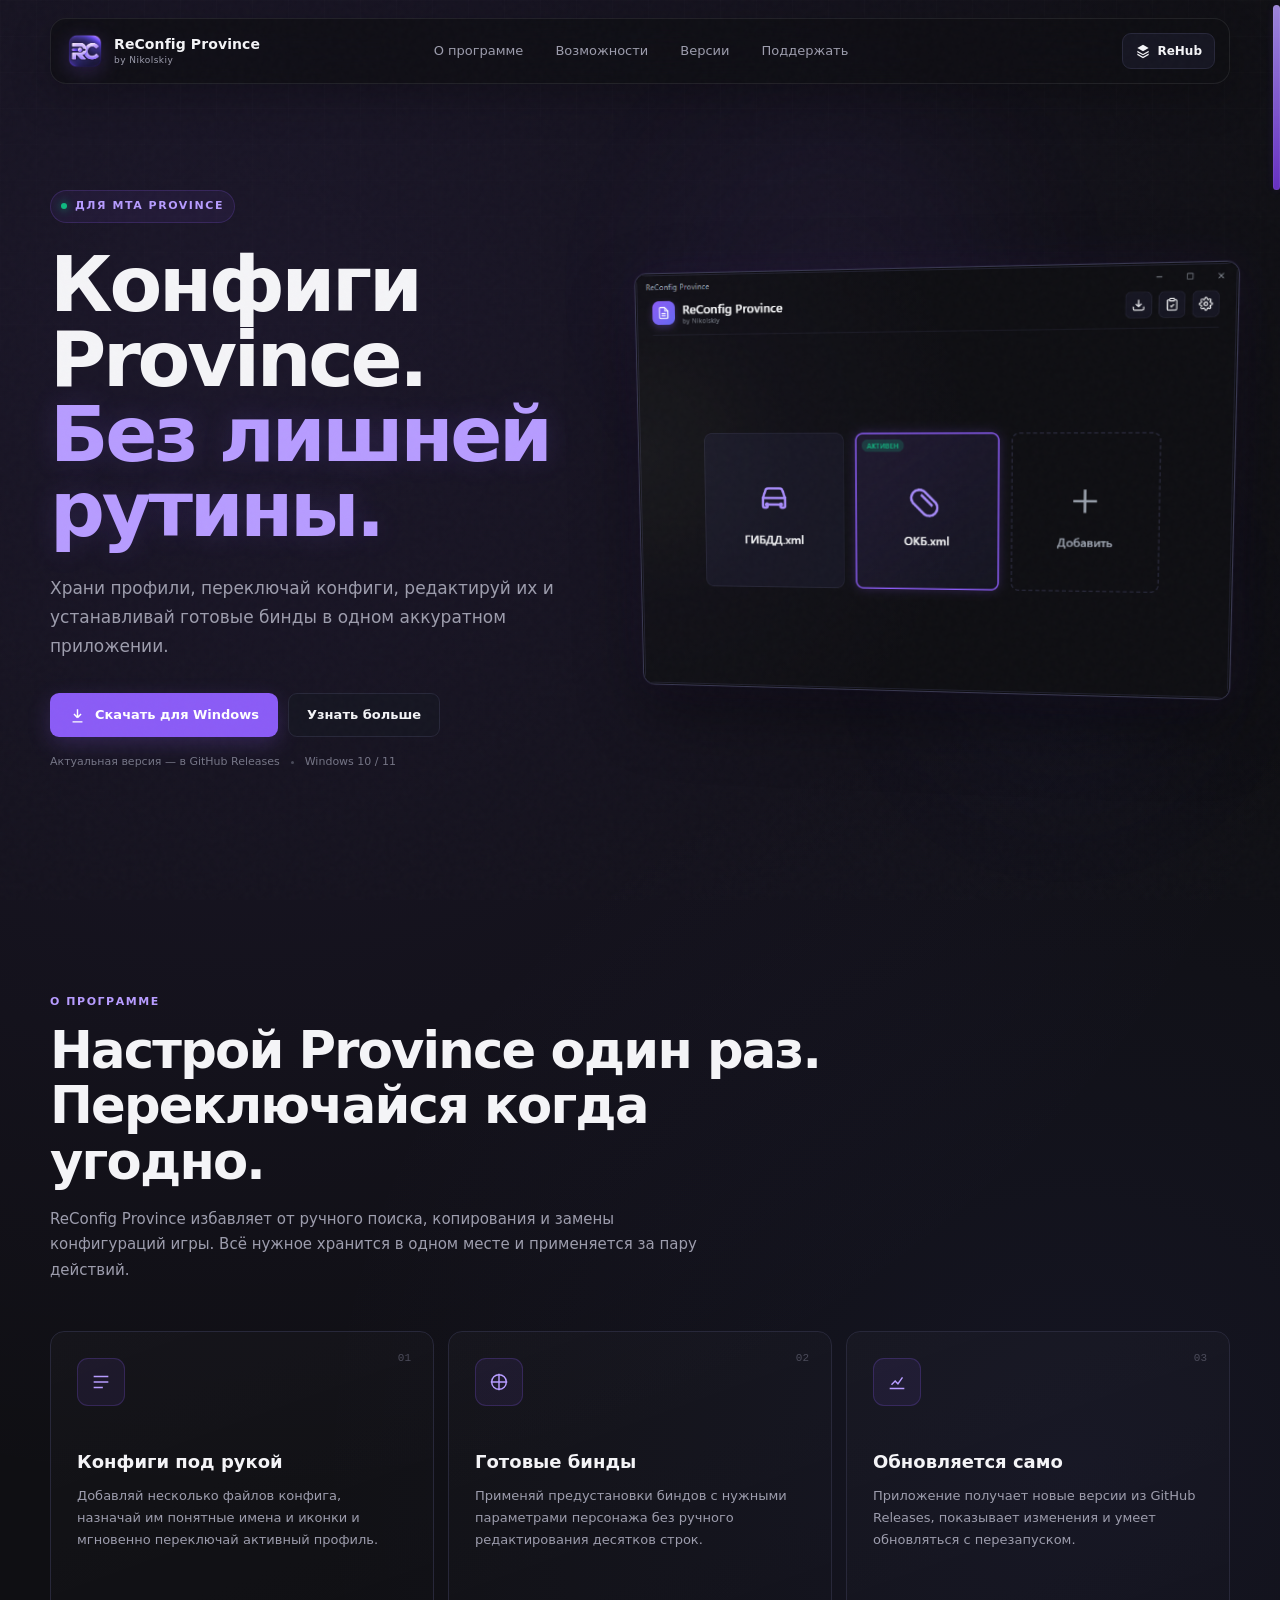
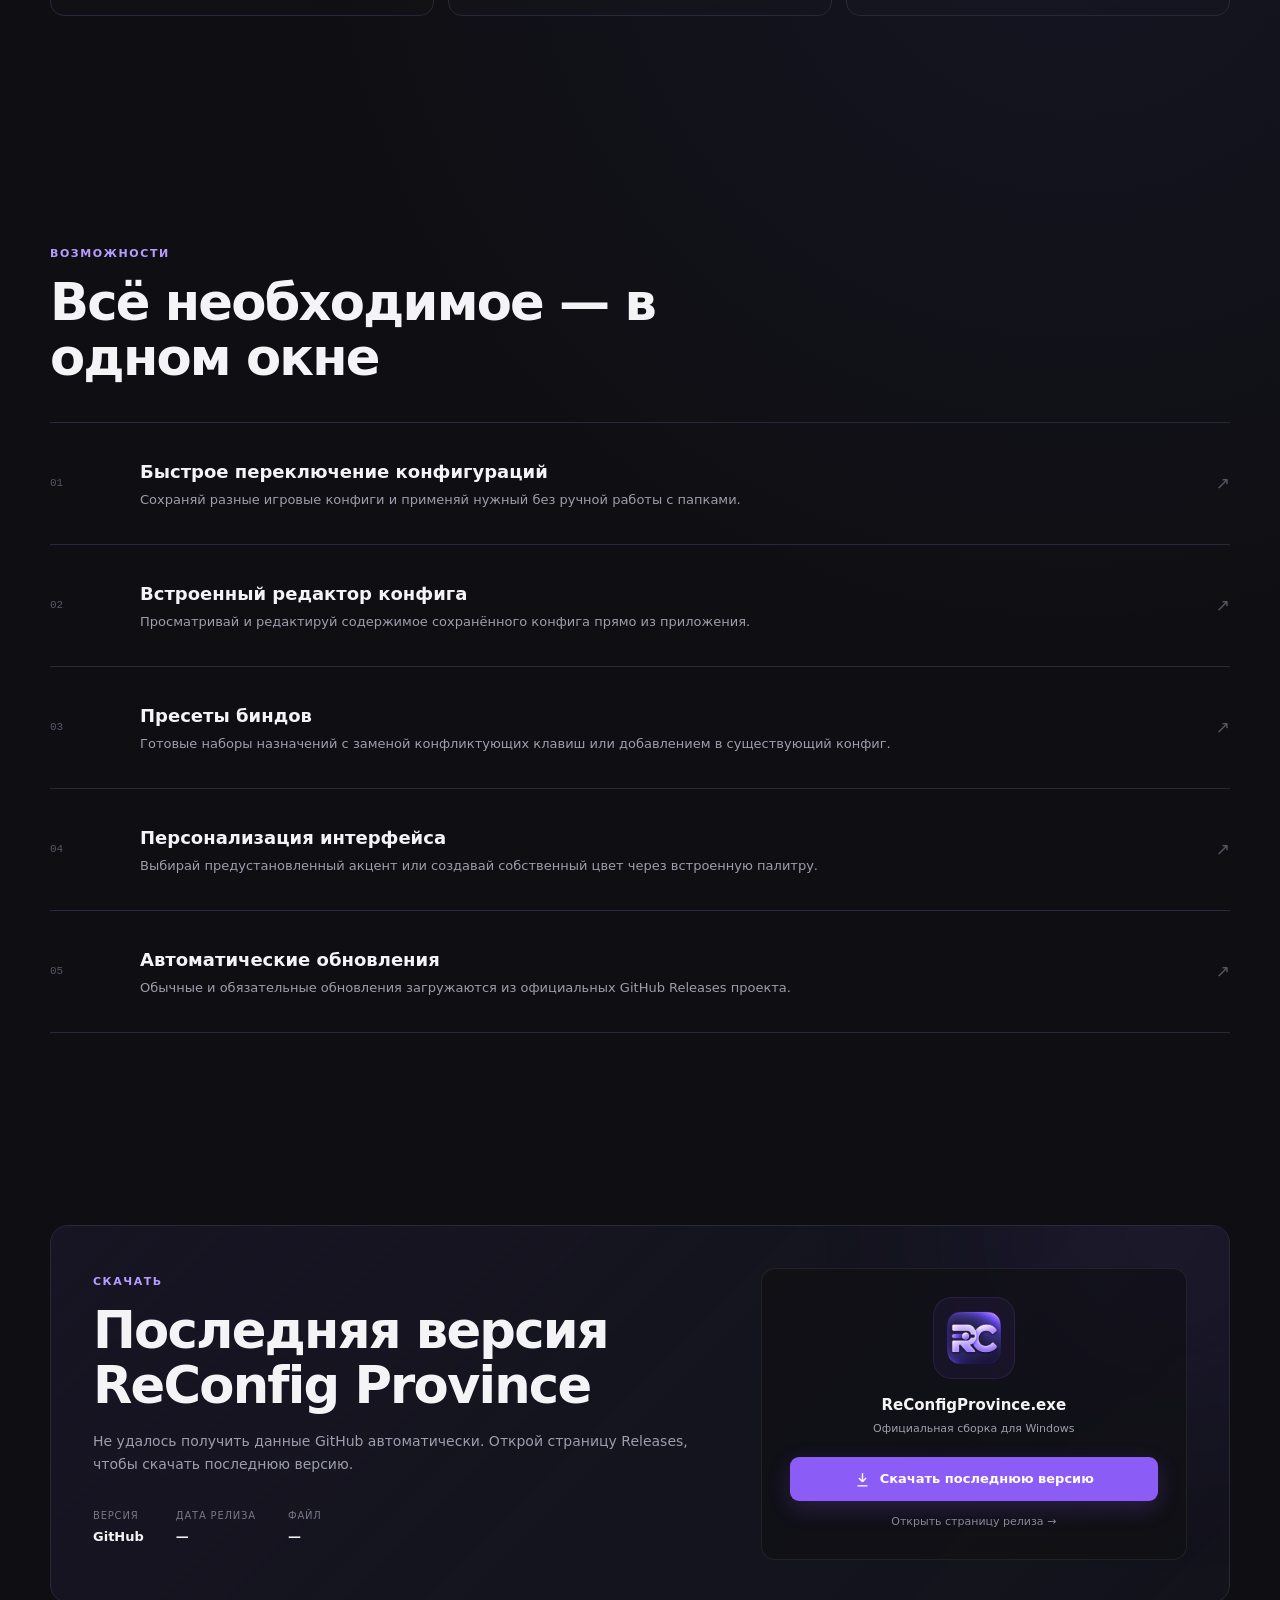
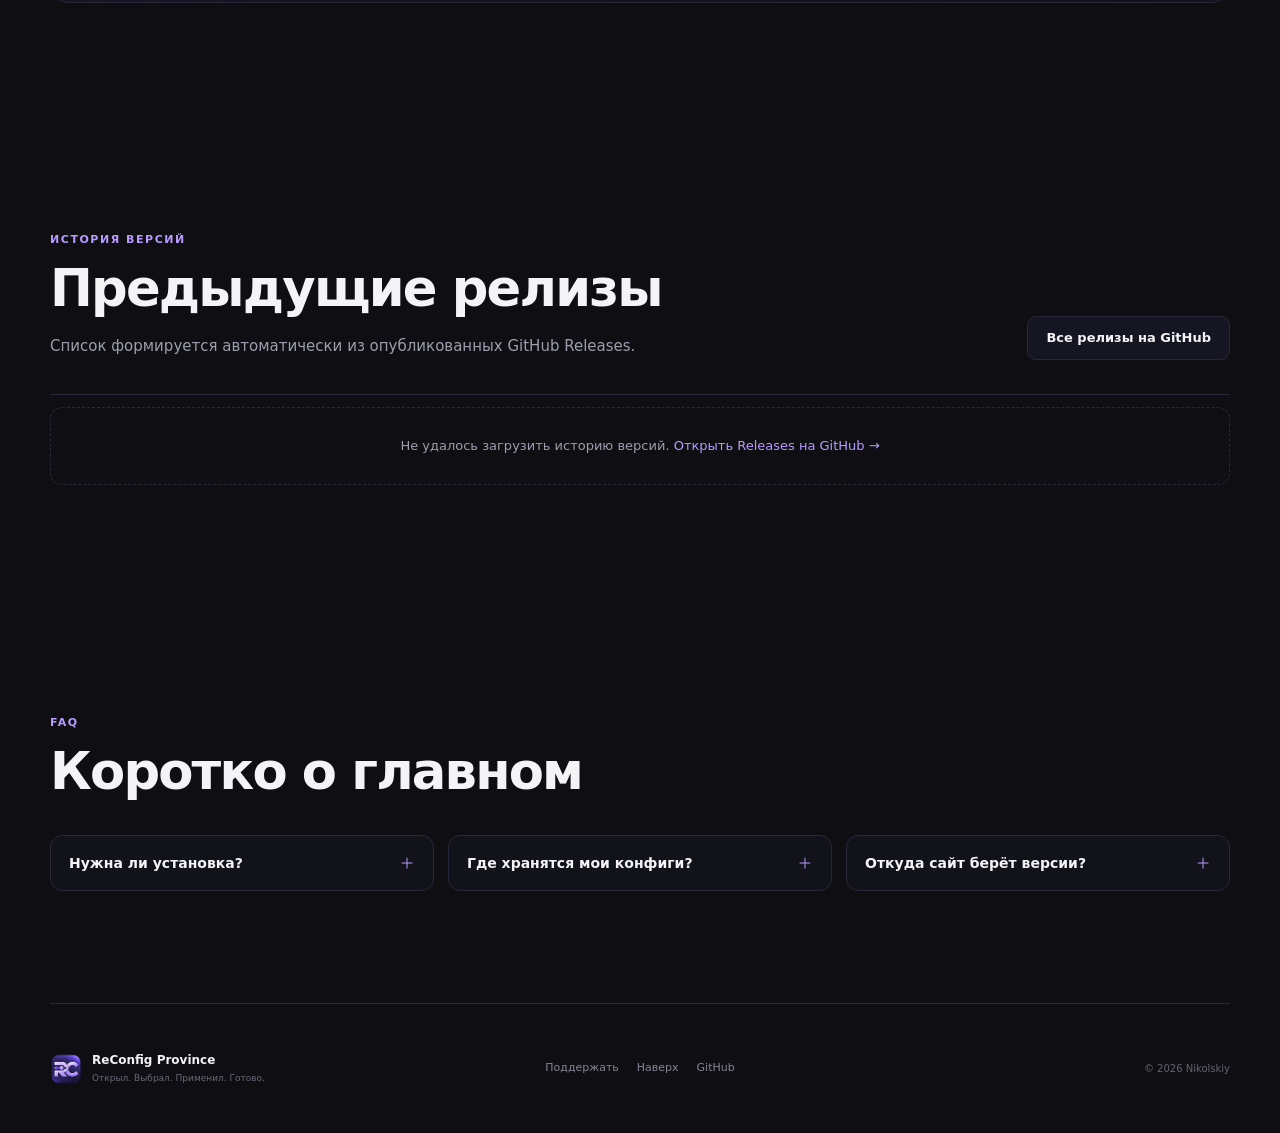
==== commit e7d0217d: "Add files via upload" ====
--- a/docs/index.html
+++ b/docs/index.html
@@ -26,7 +26,6 @@
     <nav class="nav" aria-label="Навигация">
       <a href="#about">О программе</a>
       <a href="#features">Возможности</a>
-      <a href="#downloads">Скачать</a>
       <a href="#versions">Версии</a>
       <a href="donate.html">Поддержать</a>
     </nav>
